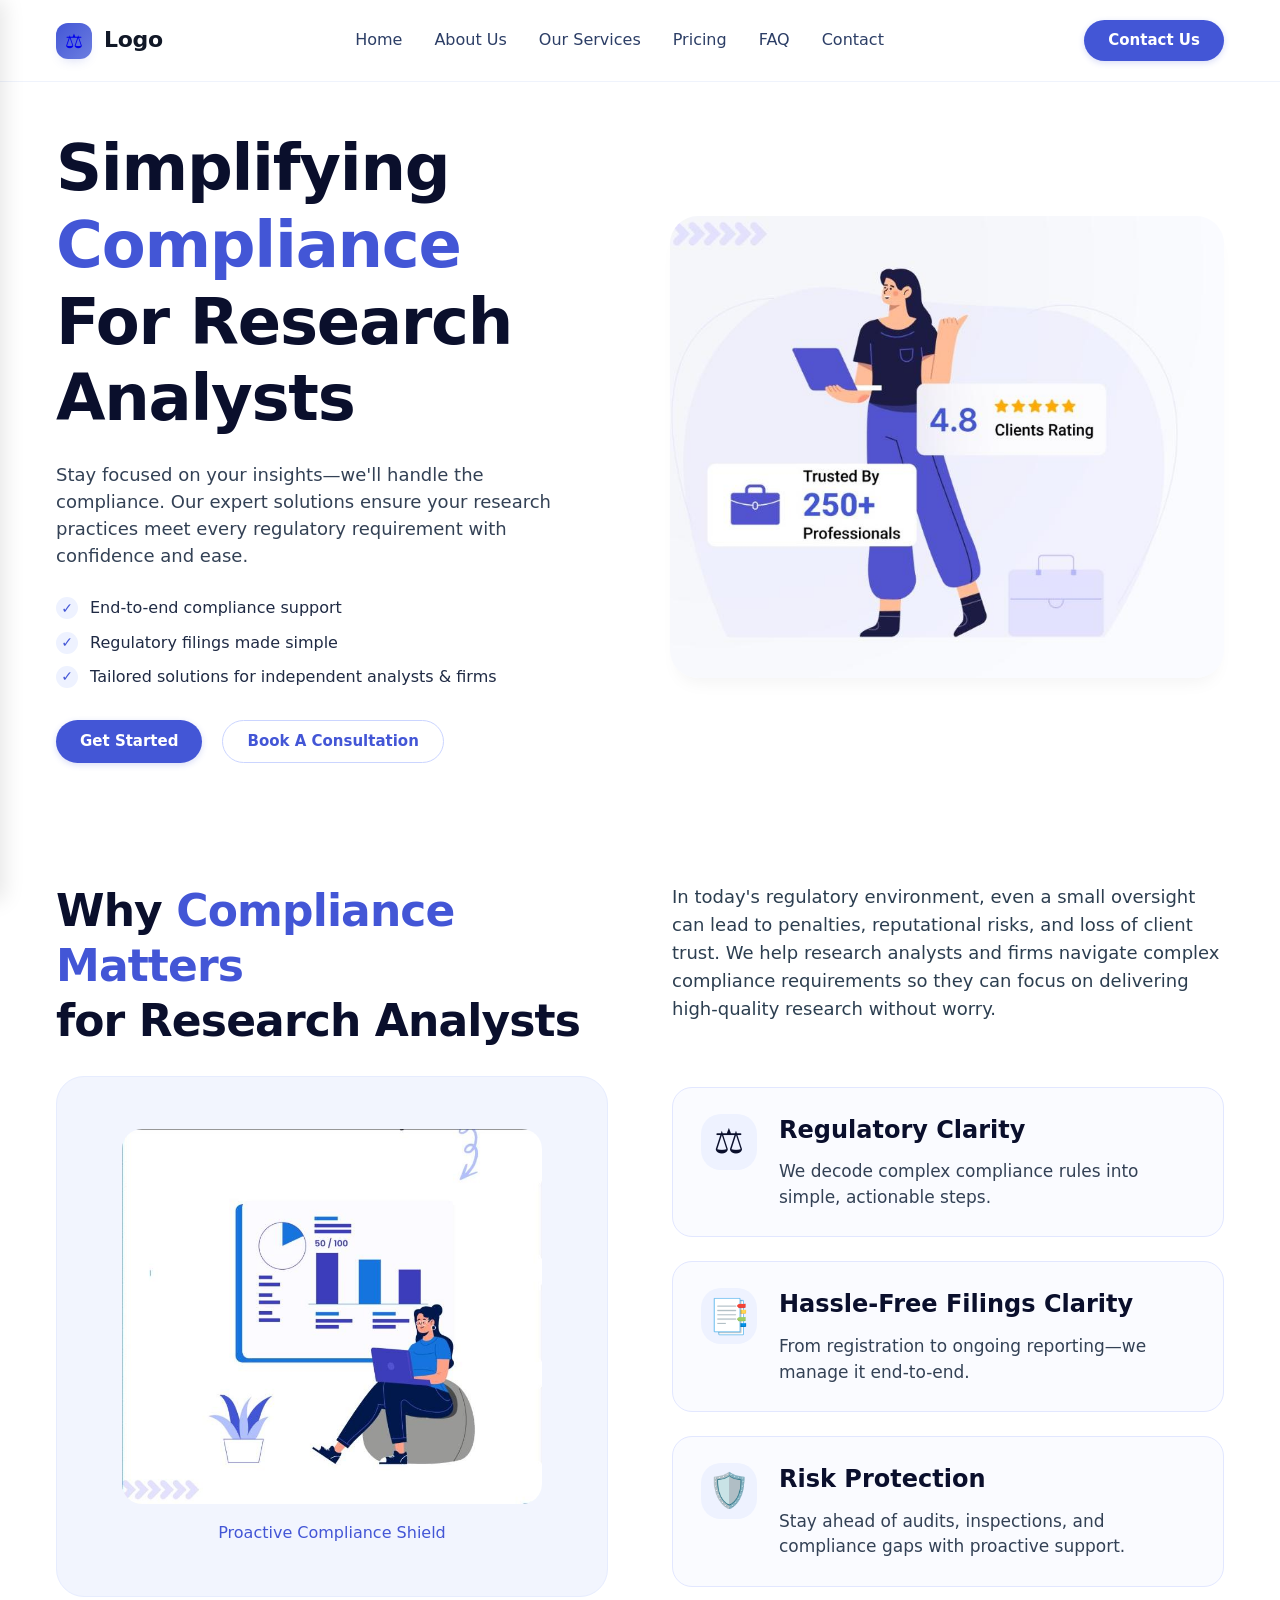
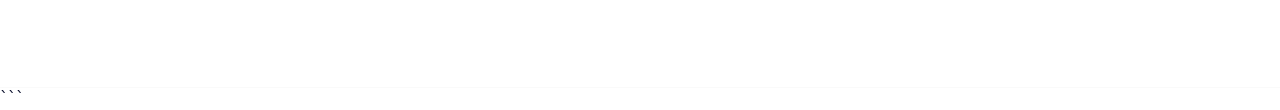
==== Task/Hero.html @ b50a8487 "commit" ====
<!DOCTYPE html>
<html lang="en">
<head>
    <meta charset="UTF-8">
    <meta name="viewport" content="width=device-width, initial-scale=1.0, user-scalable=yes">
    <title>ComplianceFlow | Research Analysts Compliance</title>
    <style>
        * {
            margin: 0;
            padding: 0;
            box-sizing: border-box;
        }

        body {
            font-family: 'Roboto', system-ui, -apple-system, 'Segoe UI', Roboto, Helvetica, sans-serif;
            background: #ffffff;
            color: #0a0f2c;
            overflow-x: hidden;
            line-height: 1.4;
        }

        /* modern font import */
        @import url('https://fonts.googleapis.com/css2?family=Inter:opsz,wght@14..32,300;14..32,400;14..32,500;14..32,600;14..32,700;14..32,800&display=swap');

        .page-wrapper {
            max-width: 1440px;
            margin: 0 auto;
            background: #ffffff;
            box-shadow: 0 0 0 1px rgba(0,0,0,0.02);
        }

        /* -------------------- HEADER / NAVIGATION (desktop refined) ------------------ */
        .site-header {
            display: flex;
            align-items: center;
            justify-content: space-between;
            padding: 20px 56px;
            background: #ffffff;
            border-bottom: 1px solid #eff3fc;
            flex-wrap: wrap;
        }

        .brand {
            display: flex;
            align-items: center;
            gap: 12px;
            text-decoration: none;
        }

        .brand-icon {
            width: 36px;
            height: 36px;
            background: linear-gradient(135deg, #4356d6 0%, #6c7ee0 100%);
            border-radius: 12px;
            display: inline-block;
            position: relative;
            box-shadow: 0 6px 12px -6px rgba(67,86,214,0.25);
        }

        .brand-icon::after {
            content: "⚖️";
            font-size: 20px;
            position: absolute;
            top: 50%;
            left: 50%;
            transform: translate(-50%, -50%);
        }

        .brand-title {
            font-size: 22px;
            font-weight: 700;
            letter-spacing: -0.3px;
            color: #111827;
        }

        .site-nav {
            display: flex;
            gap: 32px;
            align-items: center;
        }

        .site-nav a {
            text-decoration: none;
            font-size: 16px;
            font-weight: 500;
            color: #2c3e66;
            transition: color 0.2s;
        }

        .site-nav a:hover {
            color: #4356d6;
        }

        .btn {
            display: inline-flex;
            align-items: center;
            justify-content: center;
            padding: 10px 24px;
            border-radius: 60px;
            font-weight: 600;
            font-size: 15px;
            transition: all 0.2s ease;
            text-decoration: none;
            cursor: pointer;
            border: none;
        }

        .btn-primary {
            background: #4356d6;
            color: white;
            box-shadow: 0 2px 6px rgba(67,86,214,0.2);
        }

        .btn-primary:hover {
            background: #2c3ba0;
            transform: translateY(-2px);
        }

        .btn-secondary {
            background: transparent;
            border: 1.5px solid #cbd5ff;
            color: #4356d6;
        }

        .btn-secondary:hover {
            background: #f0f4ff;
            border-color: #4356d6;
        }

        .header-cta {
            margin-left: 8px;
        }

        /* ========== HAMBURGER MENU STYLES (Mobile Only) ========== */
        .hamburger-btn {
            display: none;
            flex-direction: column;
            gap: 5px;
            background: transparent;
            border: none;
            cursor: pointer;
            padding: 8px;
            z-index: 1001;
        }

        .hamburger-btn span {
            width: 26px;
            height: 2.5px;
            background-color: #1f2a44;
            border-radius: 4px;
            transition: all 0.2s ease;
        }

        /* Mobile Navigation Overlay */
        .mobile-nav-overlay {
            position: fixed;
            top: 0;
            left: 0;
            width: 100%;
            height: 100%;
            background: rgba(0, 0, 0, 0.7);
            z-index: 2000;
            visibility: hidden;
            opacity: 0;
            transition: visibility 0.3s, opacity 0.3s;
        }

        .mobile-nav-overlay.active {
            visibility: visible;
            opacity: 1;
        }

        /* Mobile Menu Panel */
        .mobile-menu-panel {
            position: fixed;
            top: 0;
            left: 0;
            width: 280px;
            max-width: 85%;
            height: 100%;
            background: #fafbff;
            box-shadow: 4px 0 20px rgba(0, 0, 0, 0.1);
            z-index: 2001;
            transform: translateX(-100%);
            transition: transform 0.3s ease;
            display: flex;
            flex-direction: column;
            overflow-y: auto;
        }

        .mobile-menu-panel.active {
            transform: translateX(0);
        }

        .mobile-menu-header {
            display: flex;
            align-items: center;
            justify-content: space-between;
            padding: 18px 20px;
            border-bottom: 1px solid #eef2ff;
            background: #fafbff;
        }

        .mobile-logo {
            display: flex;
            align-items: center;
            gap: 10px;
        }

        .mobile-logo-icon {
            width: 34px;
            height: 34px;
            background: linear-gradient(135deg, #4356d6, #6c7ee0);
            border-radius: 10px;
            display: flex;
            align-items: center;
            justify-content: center;
            font-size: 18px;
        }

        .mobile-logo-text {
            font-size: 20px;
            font-weight: 700;
            color: #111827;
        }

        .close-menu {
            font-size: 32px;
            cursor: pointer;
            color: #2c3e66;
            line-height: 1;
            transition: color 0.2s;
        }

        .close-menu:hover {
            color: #4356d6;
        }

        .mobile-nav-links {
            display: flex;
            flex-direction: column;
            padding: 30px 20px;
            gap: 8px;
        }

        .mobile-nav-links a {
            text-decoration: none;
            font-size: 18px;
            font-weight: 500;
            color: #282828;
            padding: 12px 16px;
            border-radius: 12px;
            transition: background 0.2s, color 0.2s;
            display: flex;
            align-items: center;
            gap: 16px;
        }

        .mobile-nav-links a:hover {
            background: #eef2ff;
            color: #4356d6;
        }

        .mobile-nav-links a .nav-icon {
            font-size: 22px;
        }

        .mobile-cta {
            margin: 20px 20px 30px;
            background: #4356d6;
            border-radius: 12px;
            padding: 14px;
            text-align: center;
            cursor: pointer;
            transition: background 0.2s;
        }

        .mobile-cta a {
            color: white;
            text-decoration: none;
            font-size: 18px;
            font-weight: 600;
            display: block;
        }

        .mobile-cta:hover {
            background: #2c3ba0;
        }

        /* -------------------- HERO SECTION ------------------ */
        .hero {
            padding: 48px 56px 20px 56px;
        }

        .hero-container {
            display: flex;
            gap: 60px;
            align-items: center;
            margin-bottom: 100px;
        }

        .hero-copy {
            flex: 1;
        }

        .hero-copy h1 {
            font-size: 64px;
            font-weight:BOLD;
            line-height: 1.2;
            letter-spacing: -0.02em;
            margin-bottom: 24px;
            color: #0a0f2c;
        }

        .highlight {
            color: #4356d6;
        }

        .hero-text {
            font-size: 18px;
            line-height: 1.5;
            color: #334155;
            margin-bottom: 28px;
            max-width: 90%;
        }

        .hero-features {
            list-style: none;
            margin-bottom: 32px;
        }

        .hero-features li {
            font-size: 16px;
            margin-bottom: 12px;
            display: flex;
            align-items: center;
            gap: 12px;
            color: #1f2a44;
        }

        .hero-features li::before {
            content: "✓";
            display: inline-flex;
            align-items: center;
            justify-content: center;
            width: 22px;
            height: 22px;
            background: #eef2ff;
            color: #4356d6;
            border-radius: 30px;
            font-weight: 700;
            font-size: 14px;
        }

        .hero-actions {
            display: flex;
            gap: 20px;
            flex-wrap: wrap;
        }

        .hero-visual {
            flex: 1;
            position: relative;
        }

        .hero-visual img {
            width: 100%;
            border-radius: 28px;
            display: block;
            background: #eef2ff;
            object-fit: cover;
            aspect-ratio: 1.2 / 1;
            box-shadow: 0 12px 18px -8px rgba(0,0,0,0.05);
        }

        /* -------------------- WHY COMPLIANCE SECTION ------------------ */
        .why-section {
            margin-top: 60px;
            padding: 20px 0 70px 0;
        }

        .why-grid {
            display: flex;
            gap: 64px;
            align-items: stretch;
        }

        .why-copy {
            flex: 1;
        }

        .why-copy h2 {
            font-size: 44px;
            font-weight: 700;
            line-height: 1.25;
            letter-spacing: -0.02em;
            margin-bottom: 28px;
            color: #0a0f2c;
        }

        .why-intro {
            font-size: 18px;
            line-height: 1.55;
            color: #2c3e50;
            margin-bottom: 40px;
        }

        .why-image {
            background: #f2f5fe;
            border-radius: 28px;
            padding: 20px;
            display: flex;
            align-items: center;
            justify-content: center;
            border: 1px solid #e6ecfe;
        }

        .why-image img {
            width: 100%;
            max-width: 420px;
            border-radius: 20px;
        }

        .why-details {
            flex: 1;
            display: flex;
            flex-direction: column;
            gap: 28px;
        }

        .why-cards {
            display: flex;
            flex-direction: column;
            gap: 24px;
        }

        .why-card {
            background: #fafbff;
            border-radius: 20px;
            border: 1px solid #e2e7ff;
            padding: 26px 28px;
            display: flex;
            gap: 22px;
            align-items: flex-start;
            transition: all 0.25s;
        }

        .why-card:hover {
            background: #ffffff;
            border-color: #cdd6ff;
            transform: translateX(4px);
            box-shadow: 0 18px 28px -16px rgba(67,86,214,0.12);
        }

        .card-icon {
            font-size: 34px;
            background: #eef2ff;
            width: 56px;
            height: 56px;
            display: flex;
            align-items: center;
            justify-content: center;
            border-radius: 20px;
            flex-shrink: 0;
        }

        .why-card h3 {
            font-size: 24px;
            font-weight: 700;
            margin-bottom: 12px;
            color: #0a0f2c;
        }

        .why-card p {
            font-size: 17px;
            line-height: 1.5;
            color: #334155;
        }

        /* ==================== FULL RESPONSIVE BREAKPOINTS ==================== */
        
        /* Tablet Landscape & Medium Desktop */
        @media (max-width: 1200px) {
            .site-header, .hero {
                padding-left: 40px;
                padding-right: 40px;
            }
            .hero-copy h1 {
                font-size: 46px;
            }
            .why-copy h2 {
                font-size: 38px;
            }
            .why-grid {
                gap: 48px;
            }
        }

        /* Tablet Portrait */
        @media (max-width: 1024px) {
            .hero-container {
                flex-direction: column;
                gap: 48px;
            }
            .why-grid {
                flex-direction: column;
            }
            .why-copy h2 {
                font-size: 40px;
            }
            .hero-copy h1 {
                font-size: 44px;
            }
            .hero-text {
                max-width: 100%;
            }
            .hero-visual img {
                max-width: 500px;
                margin: 0 auto;
            }
            .hero-visual {
                display: flex;
                justify-content: center;
            }
        }

        /* Mobile & Tablet Nav Breakpoint - show hamburger */
        @media (max-width: 850px) {
            .site-nav {
                display: none;
            }
            .header-cta {
                display: none;
            }
            .hamburger-btn {
                display: flex;
            }
            .site-header {
                padding: 16px 24px;
            }
            .hero {
                padding: 32px 24px 20px 24px;
            }
            .hero-container {
                margin-bottom: 60px;
                gap: 40px;
            }
            .hero-copy h1 {
                font-size: 38px;
            }
            .hero-text {
                font-size: 16px;
            }
            .hero-features li {
                font-size: 15px;
            }
            .why-copy h2 {
                font-size: 32px;
            }
            .why-intro {
                font-size: 16px;
                margin-bottom: 30px;
            }
            .why-card {
                padding: 20px;
                gap: 16px;
            }
            .why-card h3 {
                font-size: 20px;
            }
            .why-card p {
                font-size: 15px;
            }
            .card-icon {
                width: 48px;
                height: 48px;
                font-size: 26px;
            }
        }

        /* Small Mobile */
        @media (max-width: 550px) {
            .site-header {
                padding: 12px 20px;
            }
            .brand-title {
                font-size: 18px;
            }
            .brand-icon {
                width: 32px;
                height: 32px;
            }
            .brand-icon::after {
                font-size: 16px;
            }
            .hero {
                padding: 24px 20px 16px 20px;
            }
            .hero-copy h1 {
                font-size: 30px;
                margin-bottom: 16px;
            }
            .hero-text {
                font-size: 15px;
                margin-bottom: 20px;
            }
            .hero-features li {
                font-size: 14px;
                margin-bottom: 10px;
            }
            .hero-actions {
                flex-direction: column;
                gap: 12px;
            }
            .btn {
                width: 100%;
                justify-content: center;
                padding: 12px 20px;
            }
            .hero-container {
                margin-bottom: 40px;
                gap: 32px;
            }
            .why-section {
                margin-top: 20px;
                padding: 0 0 50px 0;
            }
            .why-copy h2 {
                font-size: 28px;
                margin-bottom: 20px;
            }
            .why-intro {
                font-size: 15px;
                margin-bottom: 24px;
            }
            .why-card {
                padding: 16px;
                gap: 12px;
                flex-direction: column;
            }
            .card-icon {
                width: 44px;
                height: 44px;
                font-size: 24px;
            }
            .why-card h3 {
                font-size: 18px;
                margin-bottom: 6px;
            }
            .why-card p {
                font-size: 14px;
            }
            .why-cards {
                gap: 16px;
            }
            .why-image {
                padding: 16px;
            }
            .why-image div {
                padding: 16px 0 !important;
            }
            .mobile-menu-panel {
                width: 260px;
            }
            .mobile-nav-links a {
                font-size: 16px;
                padding: 10px 14px;
            }
            .mobile-logo-text {
                font-size: 18px;
            }
        }

        /* Extra small devices */
        @media (max-width: 380px) {
            .hero-copy h1 {
                font-size: 26px;
            }
            .why-copy h2 {
                font-size: 24px;
            }
            .site-header {
                padding: 10px 16px;
            }
            .hero {
                padding: 20px 16px;
            }
        }

        /* Image fallback styling */
        .hero-visual img {
            background: linear-gradient(125deg, #e6edff, #d9e2fc);
            min-height: 200px;
            object-fit: cover;
        }
        
        .why-image img {
            background: #eef2ff;
            min-height: 150px;
            object-fit: contain;
        }

        /* Utility */
        .why-card .card-icon {
            flex-shrink: 0;
        }
    </style>
</head>
<body>
<div class="page-wrapper">
    <header class="site-header">
        <a class="brand" href="#">
            <div class="brand-icon"></div>
            <span class="brand-title">Logo</span>
        </a>
        <nav class="site-nav" aria-label="Primary navigation">
            <a href="#">Home</a>
            <a href="#">About Us</a>
            <a href="#">Our Services</a>
            <a href="#">Pricing</a>
            <a href="#">FAQ</a>
            <a href="#">Contact</a>
        </nav>
        <a href="#" class="btn btn-primary header-cta">Contact Us</a>
        
        <!-- HAMBURGER BUTTON (mobile only) -->
        <button class="hamburger-btn" id="hamburgerBtn" aria-label="Menu">
            <span></span>
            <span></span>
            <span></span>
        </button>
    </header>

    <!-- MOBILE NAVIGATION OVERLAY & PANEL -->
    <div class="mobile-nav-overlay" id="mobileNavOverlay"></div>
    <div class="mobile-menu-panel" id="mobileMenuPanel">
        <div class="mobile-menu-header">
            <div class="mobile-logo">
                <div class="mobile-logo-icon">⚖️</div>
                <span class="mobile-logo-text">Logo</span>
            </div>
            <div class="close-menu" id="closeMenuBtn">×</div>
        </div>
        <div class="mobile-nav-links">
            <a href="#"><span class="nav-icon">🏠</span> Home</a>
            <a href="#"><span class="nav-icon">👥</span> About Us</a>
            <a href="#"><span class="nav-icon">📊</span> Our Services</a>
            <a href="#"><span class="nav-icon">💰</span> Pricing</a>
            <a href="#"><span class="nav-icon">❓</span> FAQ</a>
            <a href="#"><span class="nav-icon">📞</span> Contact</a>
        </div>
        <div class="mobile-cta">
            <a href="#">Contact Us</a>
        </div>
    </div>

    <main class="hero">
        <!-- Hero section -->
        <div class="hero-container">
            <div class="hero-copy">
                <h1>
                    Simplifying <span class="highlight">Compliance</span><br> For Research Analysts
                </h1>
                <p class="hero-text">
                    Stay focused on your insights—we'll handle the compliance. Our expert
                    solutions ensure your research practices meet every regulatory requirement
                    with confidence and ease.
                </p>
                <ul class="hero-features">
                    <li>End-to-end compliance support</li>
                    <li>Regulatory filings made simple</li>
                    <li>Tailored solutions for independent analysts &amp; firms</li>
                </ul>
                <div class="hero-actions">
                    <a href="#" class="btn btn-primary">Get Started</a>
                    <a href="#" class="btn btn-secondary">Book A Consultation</a>
                </div>
            </div>
            <div class="hero-visual">
                <img src="3.jpeg" alt="Compliance illustration">
            </div>
        </div>

        <!-- WHY COMPLIANCE MATTERS section -->
        <section class="why-section">
            <div class="why-grid">
                <div class="why-copy">
                    <h2>
                        Why <span class="highlight">Compliance Matters</span><br>for Research Analysts
                    </h2>
                    
                    <div class="why-image">
                        <div style="width:100%; text-align:center; padding: 32px 0;">
                           <img src="2.jpeg" alt="Compliance shield">
                            <p style="color:#4356d6; margin-top: 12px; font-weight:500;">Proactive Compliance Shield</p>
                        </div>
                    </div>
                </div>
                <div class="why-details">
                    <div class="why-cards">
                      <p class="why-intro">
                        In today's regulatory environment, even a small oversight can lead to penalties, reputational risks, 
                        and loss of client trust. We help research analysts and firms navigate complex compliance requirements 
                        so they can focus on delivering high-quality research without worry.
                    </p>
                        <!-- Card 1: Regulatory Clarity -->
                        <div class="why-card">
                            <div class="card-icon">⚖️</div>
                            <div>
                                <h3>Regulatory Clarity</h3>
                                <p>We decode complex compliance rules into simple, actionable steps.</p>
                            </div>
                        </div>
                        <!-- Card 2: Hassle-Free Filings Clarity -->
                        <div class="why-card">
                            <div class="card-icon">📑</div>
                            <div>
                                <h3>Hassle-Free Filings Clarity</h3>
                                <p>From registration to ongoing reporting—we manage it end-to-end.</p>
                            </div>
                        </div>
                        <!-- Card 3: Risk Protection -->
                        <div class="why-card">
                            <div class="card-icon">🛡️</div>
                            <div>
                                <h3>Risk Protection</h3>
                                <p>Stay ahead of audits, inspections, and compliance gaps with proactive support.</p>
                            </div>
                        </div>
                    </div>
                </div>
            </div>
        </section>
    </main>
</div>

<script>
    // Hamburger menu functionality - fully responsive with touch support
    (function() {
        const hamburgerBtn = document.getElementById('hamburgerBtn');
        const overlay = document.getElementById('mobileNavOverlay');
        const panel = document.getElementById('mobileMenuPanel');
        const closeBtn = document.getElementById('closeMenuBtn');
        
        function openMenu() {
            if (overlay && panel) {
                overlay.classList.add('active');
                panel.classList.add('active');
                document.body.style.overflow = 'hidden';
            }
        }
        
        function closeMenu() {
            if (overlay && panel) {
                overlay.classList.remove('active');
                panel.classList.remove('active');
                document.body.style.overflow = '';
            }
        }
        
        if (hamburgerBtn) {
            hamburgerBtn.addEventListener('click', openMenu);
            // Touch device support
            hamburgerBtn.addEventListener('touchstart', function(e) {
                e.preventDefault();
                openMenu();
            });
        }
        
        if (closeBtn) {
            closeBtn.addEventListener('click', closeMenu);
            closeBtn.addEventListener('touchstart', function(e) {
                e.preventDefault();
                closeMenu();
            });
        }
        
        if (overlay) {
            overlay.addEventListener('click', closeMenu);
        }
        
        // Close menu when clicking on any mobile nav link
        const mobileLinks = document.querySelectorAll('.mobile-nav-links a');
        mobileLinks.forEach(link => {
            link.addEventListener('click', closeMenu);
        });
        
        // Close menu when clicking mobile CTA
        const mobileCta = document.querySelector('.mobile-cta');
        if (mobileCta) {
            mobileCta.addEventListener('click', closeMenu);
        }
        
        // Prevent clicks inside panel from closing the menu
        if (panel) {
            panel.addEventListener('click', function(e) {
                e.stopPropagation();
            });
        }
        
        // Handle window resize - close menu if switching from mobile to desktop
        let resizeTimer;
        window.addEventListener('resize', function() {
            clearTimeout(resizeTimer);
            resizeTimer = setTimeout(function() {
                if (window.innerWidth > 850) {
                    closeMenu();
                }
            }, 250);
        });
    })();
</script>
</body>
</html>
```
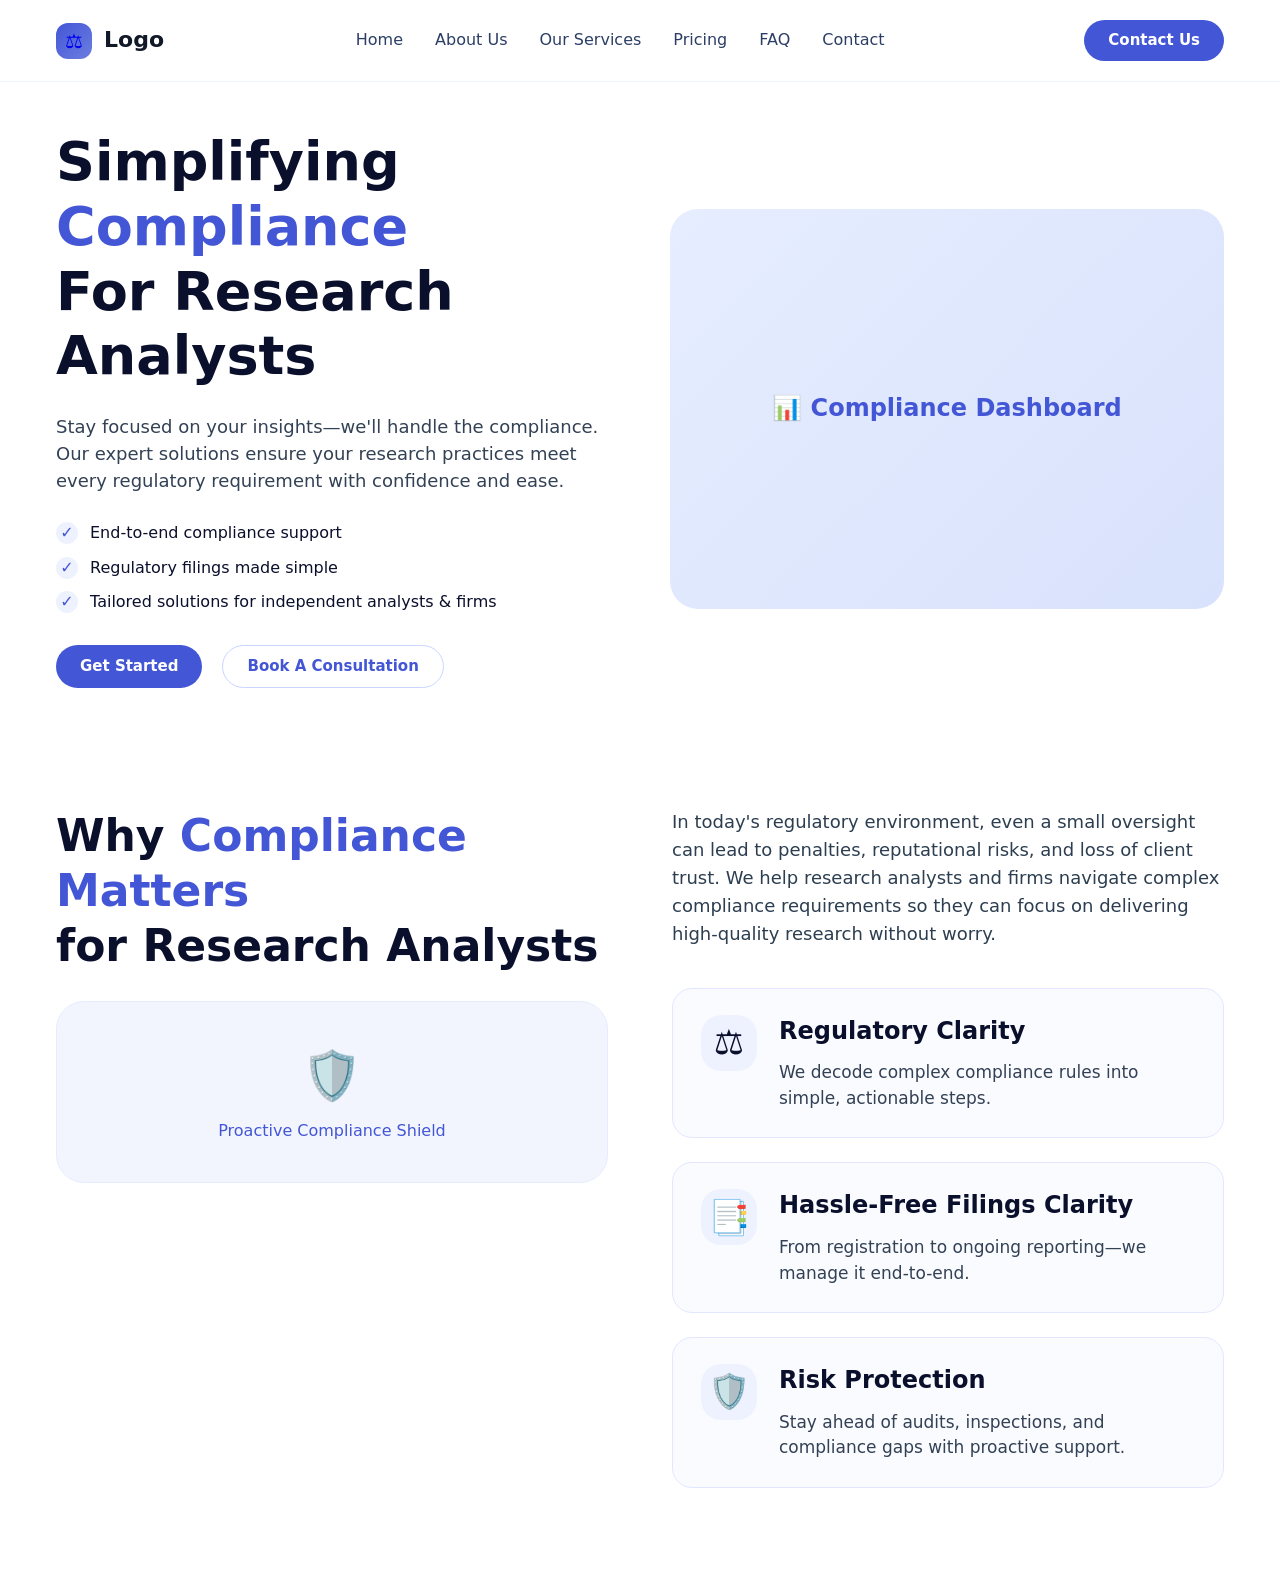
==== commit 5fbcd578: "hhhh" ====
--- a/Task/Hero.html
+++ b/Task/Hero.html
@@ -1,4 +1,3 @@
-
 <!DOCTYPE html>
 <html lang="en">
 <head>
@@ -13,24 +12,22 @@
         }
 
         body {
-            font-family: 'Roboto', system-ui, -apple-system, 'Segoe UI', Roboto, Helvetica, sans-serif;
+            font-family: 'Inter', system-ui, -apple-system, 'Segoe UI', Roboto, Helvetica, sans-serif;
             background: #ffffff;
             color: #0a0f2c;
             overflow-x: hidden;
             line-height: 1.4;
         }
 
-        /* modern font import */
         @import url('https://fonts.googleapis.com/css2?family=Inter:opsz,wght@14..32,300;14..32,400;14..32,500;14..32,600;14..32,700;14..32,800&display=swap');
 
         .page-wrapper {
             max-width: 1440px;
             margin: 0 auto;
             background: #ffffff;
-            box-shadow: 0 0 0 1px rgba(0,0,0,0.02);
-        }
-
-        /* -------------------- HEADER / NAVIGATION (desktop refined) ------------------ */
+        }
+
+        /* Header Styles */
         .site-header {
             display: flex;
             align-items: center;
@@ -38,7 +35,6 @@
             padding: 20px 56px;
             background: #ffffff;
             border-bottom: 1px solid #eff3fc;
-            flex-wrap: wrap;
         }
 
         .brand {
@@ -53,24 +49,15 @@
             height: 36px;
             background: linear-gradient(135deg, #4356d6 0%, #6c7ee0 100%);
             border-radius: 12px;
-            display: inline-block;
-            position: relative;
-            box-shadow: 0 6px 12px -6px rgba(67,86,214,0.25);
-        }
-
-        .brand-icon::after {
-            content: "⚖️";
+            display: flex;
+            align-items: center;
+            justify-content: center;
             font-size: 20px;
-            position: absolute;
-            top: 50%;
-            left: 50%;
-            transform: translate(-50%, -50%);
         }
 
         .brand-title {
             font-size: 22px;
             font-weight: 700;
-            letter-spacing: -0.3px;
             color: #111827;
         }
 
@@ -109,12 +96,10 @@
         .btn-primary {
             background: #4356d6;
             color: white;
-            box-shadow: 0 2px 6px rgba(67,86,214,0.2);
         }
 
         .btn-primary:hover {
             background: #2c3ba0;
-            transform: translateY(-2px);
         }
 
         .btn-secondary {
@@ -123,16 +108,11 @@
             color: #4356d6;
         }
 
-        .btn-secondary:hover {
-            background: #f0f4ff;
-            border-color: #4356d6;
-        }
-
         .header-cta {
             margin-left: 8px;
         }
 
-        /* ========== HAMBURGER MENU STYLES (Mobile Only) ========== */
+        /* Hamburger Menu */
         .hamburger-btn {
             display: none;
             flex-direction: column;
@@ -141,7 +121,6 @@
             border: none;
             cursor: pointer;
             padding: 8px;
-            z-index: 1001;
         }
 
         .hamburger-btn span {
@@ -149,10 +128,8 @@
             height: 2.5px;
             background-color: #1f2a44;
             border-radius: 4px;
-            transition: all 0.2s ease;
-        }
-
-        /* Mobile Navigation Overlay */
+        }
+
         .mobile-nav-overlay {
             position: fixed;
             top: 0;
@@ -171,21 +148,16 @@
             opacity: 1;
         }
 
-        /* Mobile Menu Panel */
         .mobile-menu-panel {
             position: fixed;
             top: 0;
             left: 0;
             width: 280px;
-            max-width: 85%;
             height: 100%;
             background: #fafbff;
-            box-shadow: 4px 0 20px rgba(0, 0, 0, 0.1);
             z-index: 2001;
             transform: translateX(-100%);
             transition: transform 0.3s ease;
-            display: flex;
-            flex-direction: column;
             overflow-y: auto;
         }
 
@@ -199,7 +171,6 @@
             justify-content: space-between;
             padding: 18px 20px;
             border-bottom: 1px solid #eef2ff;
-            background: #fafbff;
         }
 
         .mobile-logo {
@@ -219,22 +190,10 @@
             font-size: 18px;
         }
 
-        .mobile-logo-text {
-            font-size: 20px;
-            font-weight: 700;
-            color: #111827;
-        }
-
         .close-menu {
             font-size: 32px;
             cursor: pointer;
             color: #2c3e66;
-            line-height: 1;
-            transition: color 0.2s;
-        }
-
-        .close-menu:hover {
-            color: #4356d6;
         }
 
         .mobile-nav-links {
@@ -251,7 +210,6 @@
             color: #282828;
             padding: 12px 16px;
             border-radius: 12px;
-            transition: background 0.2s, color 0.2s;
             display: flex;
             align-items: center;
             gap: 16px;
@@ -260,10 +218,6 @@
         .mobile-nav-links a:hover {
             background: #eef2ff;
             color: #4356d6;
-        }
-
-        .mobile-nav-links a .nav-icon {
-            font-size: 22px;
         }
 
         .mobile-cta {
@@ -272,8 +226,6 @@
             border-radius: 12px;
             padding: 14px;
             text-align: center;
-            cursor: pointer;
-            transition: background 0.2s;
         }
 
         .mobile-cta a {
@@ -284,11 +236,7 @@
             display: block;
         }
 
-        .mobile-cta:hover {
-            background: #2c3ba0;
-        }
-
-        /* -------------------- HERO SECTION ------------------ */
+        /* Hero Section */
         .hero {
             padding: 48px 56px 20px 56px;
         }
@@ -305,12 +253,10 @@
         }
 
         .hero-copy h1 {
-            font-size: 64px;
-            font-weight:BOLD;
+            font-size: 54px;
+            font-weight: 800;
             line-height: 1.2;
-            letter-spacing: -0.02em;
             margin-bottom: 24px;
-            color: #0a0f2c;
         }
 
         .highlight {
@@ -322,7 +268,6 @@
             line-height: 1.5;
             color: #334155;
             margin-bottom: 28px;
-            max-width: 90%;
         }
 
         .hero-features {
@@ -336,7 +281,6 @@
             display: flex;
             align-items: center;
             gap: 12px;
-            color: #1f2a44;
         }
 
         .hero-features li::before {
@@ -350,7 +294,6 @@
             color: #4356d6;
             border-radius: 30px;
             font-weight: 700;
-            font-size: 14px;
         }
 
         .hero-actions {
@@ -361,20 +304,23 @@
 
         .hero-visual {
             flex: 1;
-            position: relative;
-        }
-
-        .hero-visual img {
-            width: 100%;
+        }
+
+        .visual-placeholder {
+            background: linear-gradient(135deg, #e6edff, #d9e2fc);
             border-radius: 28px;
-            display: block;
-            background: #eef2ff;
-            object-fit: cover;
-            aspect-ratio: 1.2 / 1;
-            box-shadow: 0 12px 18px -8px rgba(0,0,0,0.05);
-        }
-
-        /* -------------------- WHY COMPLIANCE SECTION ------------------ */
+            padding: 60px 40px;
+            text-align: center;
+            min-height: 400px;
+            display: flex;
+            align-items: center;
+            justify-content: center;
+            font-size: 24px;
+            color: #4356d6;
+            font-weight: 600;
+        }
+
+        /* Why Section */
         .why-section {
             margin-top: 60px;
             padding: 20px 0 70px 0;
@@ -394,9 +340,7 @@
             font-size: 44px;
             font-weight: 700;
             line-height: 1.25;
-            letter-spacing: -0.02em;
             margin-bottom: 28px;
-            color: #0a0f2c;
         }
 
         .why-intro {
@@ -409,24 +353,13 @@
         .why-image {
             background: #f2f5fe;
             border-radius: 28px;
-            padding: 20px;
-            display: flex;
-            align-items: center;
-            justify-content: center;
+            padding: 40px;
+            text-align: center;
             border: 1px solid #e6ecfe;
-        }
-
-        .why-image img {
-            width: 100%;
-            max-width: 420px;
-            border-radius: 20px;
         }
 
         .why-details {
             flex: 1;
-            display: flex;
-            flex-direction: column;
-            gap: 28px;
         }
 
         .why-cards {
@@ -443,14 +376,6 @@
             display: flex;
             gap: 22px;
             align-items: flex-start;
-            transition: all 0.25s;
-        }
-
-        .why-card:hover {
-            background: #ffffff;
-            border-color: #cdd6ff;
-            transform: translateX(4px);
-            box-shadow: 0 18px 28px -16px rgba(67,86,214,0.12);
         }
 
         .card-icon {
@@ -469,7 +394,6 @@
             font-size: 24px;
             font-weight: 700;
             margin-bottom: 12px;
-            color: #0a0f2c;
         }
 
         .why-card p {
@@ -478,232 +402,47 @@
             color: #334155;
         }
 
-        /* ==================== FULL RESPONSIVE BREAKPOINTS ==================== */
-        
-        /* Tablet Landscape & Medium Desktop */
-        @media (max-width: 1200px) {
-            .site-header, .hero {
-                padding-left: 40px;
-                padding-right: 40px;
-            }
-            .hero-copy h1 {
-                font-size: 46px;
-            }
-            .why-copy h2 {
-                font-size: 38px;
-            }
-            .why-grid {
-                gap: 48px;
-            }
-        }
-
-        /* Tablet Portrait */
+        /* Responsive */
         @media (max-width: 1024px) {
             .hero-container {
                 flex-direction: column;
-                gap: 48px;
             }
             .why-grid {
                 flex-direction: column;
             }
-            .why-copy h2 {
-                font-size: 40px;
-            }
             .hero-copy h1 {
                 font-size: 44px;
             }
-            .hero-text {
-                max-width: 100%;
-            }
-            .hero-visual img {
-                max-width: 500px;
-                margin: 0 auto;
-            }
-            .hero-visual {
-                display: flex;
-                justify-content: center;
-            }
-        }
-
-        /* Mobile & Tablet Nav Breakpoint - show hamburger */
+        }
+
         @media (max-width: 850px) {
-            .site-nav {
-                display: none;
-            }
-            .header-cta {
+            .site-nav, .header-cta {
                 display: none;
             }
             .hamburger-btn {
                 display: flex;
             }
-            .site-header {
+            .site-header, .hero {
                 padding: 16px 24px;
             }
-            .hero {
-                padding: 32px 24px 20px 24px;
-            }
-            .hero-container {
-                margin-bottom: 60px;
-                gap: 40px;
-            }
             .hero-copy h1 {
-                font-size: 38px;
-            }
-            .hero-text {
-                font-size: 16px;
-            }
-            .hero-features li {
-                font-size: 15px;
+                font-size: 36px;
             }
             .why-copy h2 {
                 font-size: 32px;
             }
-            .why-intro {
-                font-size: 16px;
-                margin-bottom: 30px;
-            }
-            .why-card {
-                padding: 20px;
-                gap: 16px;
-            }
-            .why-card h3 {
-                font-size: 20px;
-            }
-            .why-card p {
-                font-size: 15px;
-            }
-            .card-icon {
-                width: 48px;
-                height: 48px;
-                font-size: 26px;
-            }
-        }
-
-        /* Small Mobile */
+        }
+
         @media (max-width: 550px) {
-            .site-header {
-                padding: 12px 20px;
-            }
-            .brand-title {
-                font-size: 18px;
-            }
-            .brand-icon {
-                width: 32px;
-                height: 32px;
-            }
-            .brand-icon::after {
-                font-size: 16px;
-            }
-            .hero {
-                padding: 24px 20px 16px 20px;
-            }
-            .hero-copy h1 {
-                font-size: 30px;
-                margin-bottom: 16px;
-            }
-            .hero-text {
-                font-size: 15px;
-                margin-bottom: 20px;
-            }
-            .hero-features li {
-                font-size: 14px;
-                margin-bottom: 10px;
-            }
             .hero-actions {
                 flex-direction: column;
-                gap: 12px;
             }
             .btn {
-                width: 100%;
                 justify-content: center;
-                padding: 12px 20px;
-            }
-            .hero-container {
-                margin-bottom: 40px;
-                gap: 32px;
-            }
-            .why-section {
-                margin-top: 20px;
-                padding: 0 0 50px 0;
-            }
-            .why-copy h2 {
-                font-size: 28px;
-                margin-bottom: 20px;
-            }
-            .why-intro {
-                font-size: 15px;
-                margin-bottom: 24px;
             }
             .why-card {
-                padding: 16px;
-                gap: 12px;
                 flex-direction: column;
             }
-            .card-icon {
-                width: 44px;
-                height: 44px;
-                font-size: 24px;
-            }
-            .why-card h3 {
-                font-size: 18px;
-                margin-bottom: 6px;
-            }
-            .why-card p {
-                font-size: 14px;
-            }
-            .why-cards {
-                gap: 16px;
-            }
-            .why-image {
-                padding: 16px;
-            }
-            .why-image div {
-                padding: 16px 0 !important;
-            }
-            .mobile-menu-panel {
-                width: 260px;
-            }
-            .mobile-nav-links a {
-                font-size: 16px;
-                padding: 10px 14px;
-            }
-            .mobile-logo-text {
-                font-size: 18px;
-            }
-        }
-
-        /* Extra small devices */
-        @media (max-width: 380px) {
-            .hero-copy h1 {
-                font-size: 26px;
-            }
-            .why-copy h2 {
-                font-size: 24px;
-            }
-            .site-header {
-                padding: 10px 16px;
-            }
-            .hero {
-                padding: 20px 16px;
-            }
-        }
-
-        /* Image fallback styling */
-        .hero-visual img {
-            background: linear-gradient(125deg, #e6edff, #d9e2fc);
-            min-height: 200px;
-            object-fit: cover;
-        }
-        
-        .why-image img {
-            background: #eef2ff;
-            min-height: 150px;
-            object-fit: contain;
-        }
-
-        /* Utility */
-        .why-card .card-icon {
-            flex-shrink: 0;
         }
     </style>
 </head>
@@ -711,10 +450,10 @@
 <div class="page-wrapper">
     <header class="site-header">
         <a class="brand" href="#">
-            <div class="brand-icon"></div>
+            <div class="brand-icon">⚖️</div>
             <span class="brand-title">Logo</span>
         </a>
-        <nav class="site-nav" aria-label="Primary navigation">
+        <nav class="site-nav">
             <a href="#">Home</a>
             <a href="#">About Us</a>
             <a href="#">Our Services</a>
@@ -723,16 +462,11 @@
             <a href="#">Contact</a>
         </nav>
         <a href="#" class="btn btn-primary header-cta">Contact Us</a>
-        
-        <!-- HAMBURGER BUTTON (mobile only) -->
-        <button class="hamburger-btn" id="hamburgerBtn" aria-label="Menu">
-            <span></span>
-            <span></span>
-            <span></span>
+        <button class="hamburger-btn" id="hamburgerBtn">
+            <span></span><span></span><span></span>
         </button>
     </header>
 
-    <!-- MOBILE NAVIGATION OVERLAY & PANEL -->
     <div class="mobile-nav-overlay" id="mobileNavOverlay"></div>
     <div class="mobile-menu-panel" id="mobileMenuPanel">
         <div class="mobile-menu-header">
@@ -743,12 +477,12 @@
             <div class="close-menu" id="closeMenuBtn">×</div>
         </div>
         <div class="mobile-nav-links">
-            <a href="#"><span class="nav-icon">🏠</span> Home</a>
-            <a href="#"><span class="nav-icon">👥</span> About Us</a>
-            <a href="#"><span class="nav-icon">📊</span> Our Services</a>
-            <a href="#"><span class="nav-icon">💰</span> Pricing</a>
-            <a href="#"><span class="nav-icon">❓</span> FAQ</a>
-            <a href="#"><span class="nav-icon">📞</span> Contact</a>
+            <a href="#">🏠 Home</a>
+            <a href="#">👥 About Us</a>
+            <a href="#">📊 Our Services</a>
+            <a href="#">💰 Pricing</a>
+            <a href="#">❓ FAQ</a>
+            <a href="#">📞 Contact</a>
         </div>
         <div class="mobile-cta">
             <a href="#">Contact Us</a>
@@ -756,21 +490,14 @@
     </div>
 
     <main class="hero">
-        <!-- Hero section -->
         <div class="hero-container">
             <div class="hero-copy">
-                <h1>
-                    Simplifying <span class="highlight">Compliance</span><br> For Research Analysts
-                </h1>
-                <p class="hero-text">
-                    Stay focused on your insights—we'll handle the compliance. Our expert
-                    solutions ensure your research practices meet every regulatory requirement
-                    with confidence and ease.
-                </p>
+                <h1>Simplifying <span class="highlight">Compliance</span><br>For Research Analysts</h1>
+                <p class="hero-text">Stay focused on your insights—we'll handle the compliance. Our expert solutions ensure your research practices meet every regulatory requirement with confidence and ease.</p>
                 <ul class="hero-features">
                     <li>End-to-end compliance support</li>
                     <li>Regulatory filings made simple</li>
-                    <li>Tailored solutions for independent analysts &amp; firms</li>
+                    <li>Tailored solutions for independent analysts & firms</li>
                 </ul>
                 <div class="hero-actions">
                     <a href="#" class="btn btn-primary">Get Started</a>
@@ -778,55 +505,35 @@
                 </div>
             </div>
             <div class="hero-visual">
-                <img src="3.jpeg" alt="Compliance illustration">
+                <div class="visual-placeholder">
+                    📊 Compliance Dashboard
+                </div>
             </div>
         </div>
 
-        <!-- WHY COMPLIANCE MATTERS section -->
         <section class="why-section">
             <div class="why-grid">
                 <div class="why-copy">
-                    <h2>
-                        Why <span class="highlight">Compliance Matters</span><br>for Research Analysts
-                    </h2>
-                    
+                    <h2>Why <span class="highlight">Compliance Matters</span><br>for Research Analysts</h2>
                     <div class="why-image">
-                        <div style="width:100%; text-align:center; padding: 32px 0;">
-                           <img src="2.jpeg" alt="Compliance shield">
-                            <p style="color:#4356d6; margin-top: 12px; font-weight:500;">Proactive Compliance Shield</p>
-                        </div>
+                        <div style="font-size: 48px; margin-bottom: 10px;">🛡️</div>
+                        <p style="color:#4356d6; font-weight:500;">Proactive Compliance Shield</p>
                     </div>
                 </div>
                 <div class="why-details">
+                    <p class="why-intro">In today's regulatory environment, even a small oversight can lead to penalties, reputational risks, and loss of client trust. We help research analysts and firms navigate complex compliance requirements so they can focus on delivering high-quality research without worry.</p>
                     <div class="why-cards">
-                      <p class="why-intro">
-                        In today's regulatory environment, even a small oversight can lead to penalties, reputational risks, 
-                        and loss of client trust. We help research analysts and firms navigate complex compliance requirements 
-                        so they can focus on delivering high-quality research without worry.
-                    </p>
-                        <!-- Card 1: Regulatory Clarity -->
                         <div class="why-card">
                             <div class="card-icon">⚖️</div>
-                            <div>
-                                <h3>Regulatory Clarity</h3>
-                                <p>We decode complex compliance rules into simple, actionable steps.</p>
-                            </div>
+                            <div><h3>Regulatory Clarity</h3><p>We decode complex compliance rules into simple, actionable steps.</p></div>
                         </div>
-                        <!-- Card 2: Hassle-Free Filings Clarity -->
                         <div class="why-card">
                             <div class="card-icon">📑</div>
-                            <div>
-                                <h3>Hassle-Free Filings Clarity</h3>
-                                <p>From registration to ongoing reporting—we manage it end-to-end.</p>
-                            </div>
+                            <div><h3>Hassle-Free Filings Clarity</h3><p>From registration to ongoing reporting—we manage it end-to-end.</p></div>
                         </div>
-                        <!-- Card 3: Risk Protection -->
                         <div class="why-card">
                             <div class="card-icon">🛡️</div>
-                            <div>
-                                <h3>Risk Protection</h3>
-                                <p>Stay ahead of audits, inspections, and compliance gaps with proactive support.</p>
-                            </div>
+                            <div><h3>Risk Protection</h3><p>Stay ahead of audits, inspections, and compliance gaps with proactive support.</p></div>
                         </div>
                     </div>
                 </div>
@@ -836,81 +543,27 @@
 </div>
 
 <script>
-    // Hamburger menu functionality - fully responsive with touch support
-    (function() {
-        const hamburgerBtn = document.getElementById('hamburgerBtn');
-        const overlay = document.getElementById('mobileNavOverlay');
-        const panel = document.getElementById('mobileMenuPanel');
-        const closeBtn = document.getElementById('closeMenuBtn');
-        
-        function openMenu() {
-            if (overlay && panel) {
-                overlay.classList.add('active');
-                panel.classList.add('active');
-                document.body.style.overflow = 'hidden';
-            }
-        }
-        
-        function closeMenu() {
-            if (overlay && panel) {
-                overlay.classList.remove('active');
-                panel.classList.remove('active');
-                document.body.style.overflow = '';
-            }
-        }
-        
-        if (hamburgerBtn) {
-            hamburgerBtn.addEventListener('click', openMenu);
-            // Touch device support
-            hamburgerBtn.addEventListener('touchstart', function(e) {
-                e.preventDefault();
-                openMenu();
-            });
-        }
-        
-        if (closeBtn) {
-            closeBtn.addEventListener('click', closeMenu);
-            closeBtn.addEventListener('touchstart', function(e) {
-                e.preventDefault();
-                closeMenu();
-            });
-        }
-        
-        if (overlay) {
-            overlay.addEventListener('click', closeMenu);
-        }
-        
-        // Close menu when clicking on any mobile nav link
-        const mobileLinks = document.querySelectorAll('.mobile-nav-links a');
-        mobileLinks.forEach(link => {
-            link.addEventListener('click', closeMenu);
-        });
-        
-        // Close menu when clicking mobile CTA
-        const mobileCta = document.querySelector('.mobile-cta');
-        if (mobileCta) {
-            mobileCta.addEventListener('click', closeMenu);
-        }
-        
-        // Prevent clicks inside panel from closing the menu
-        if (panel) {
-            panel.addEventListener('click', function(e) {
-                e.stopPropagation();
-            });
-        }
-        
-        // Handle window resize - close menu if switching from mobile to desktop
-        let resizeTimer;
-        window.addEventListener('resize', function() {
-            clearTimeout(resizeTimer);
-            resizeTimer = setTimeout(function() {
-                if (window.innerWidth > 850) {
-                    closeMenu();
-                }
-            }, 250);
-        });
-    })();
+    const hamburger = document.getElementById('hamburgerBtn');
+    const overlay = document.getElementById('mobileNavOverlay');
+    const panel = document.getElementById('mobileMenuPanel');
+    const closeBtn = document.getElementById('closeMenuBtn');
+
+    function openMenu() {
+        overlay.classList.add('active');
+        panel.classList.add('active');
+        document.body.style.overflow = 'hidden';
+    }
+
+    function closeMenu() {
+        overlay.classList.remove('active');
+        panel.classList.remove('active');
+        document.body.style.overflow = '';
+    }
+
+    hamburger.addEventListener('click', openMenu);
+    closeBtn.addEventListener('click', closeMenu);
+    overlay.addEventListener('click', closeMenu);
+    panel.addEventListener('click', (e) => e.stopPropagation());
 </script>
 </body>
-</html>
-```+</html>
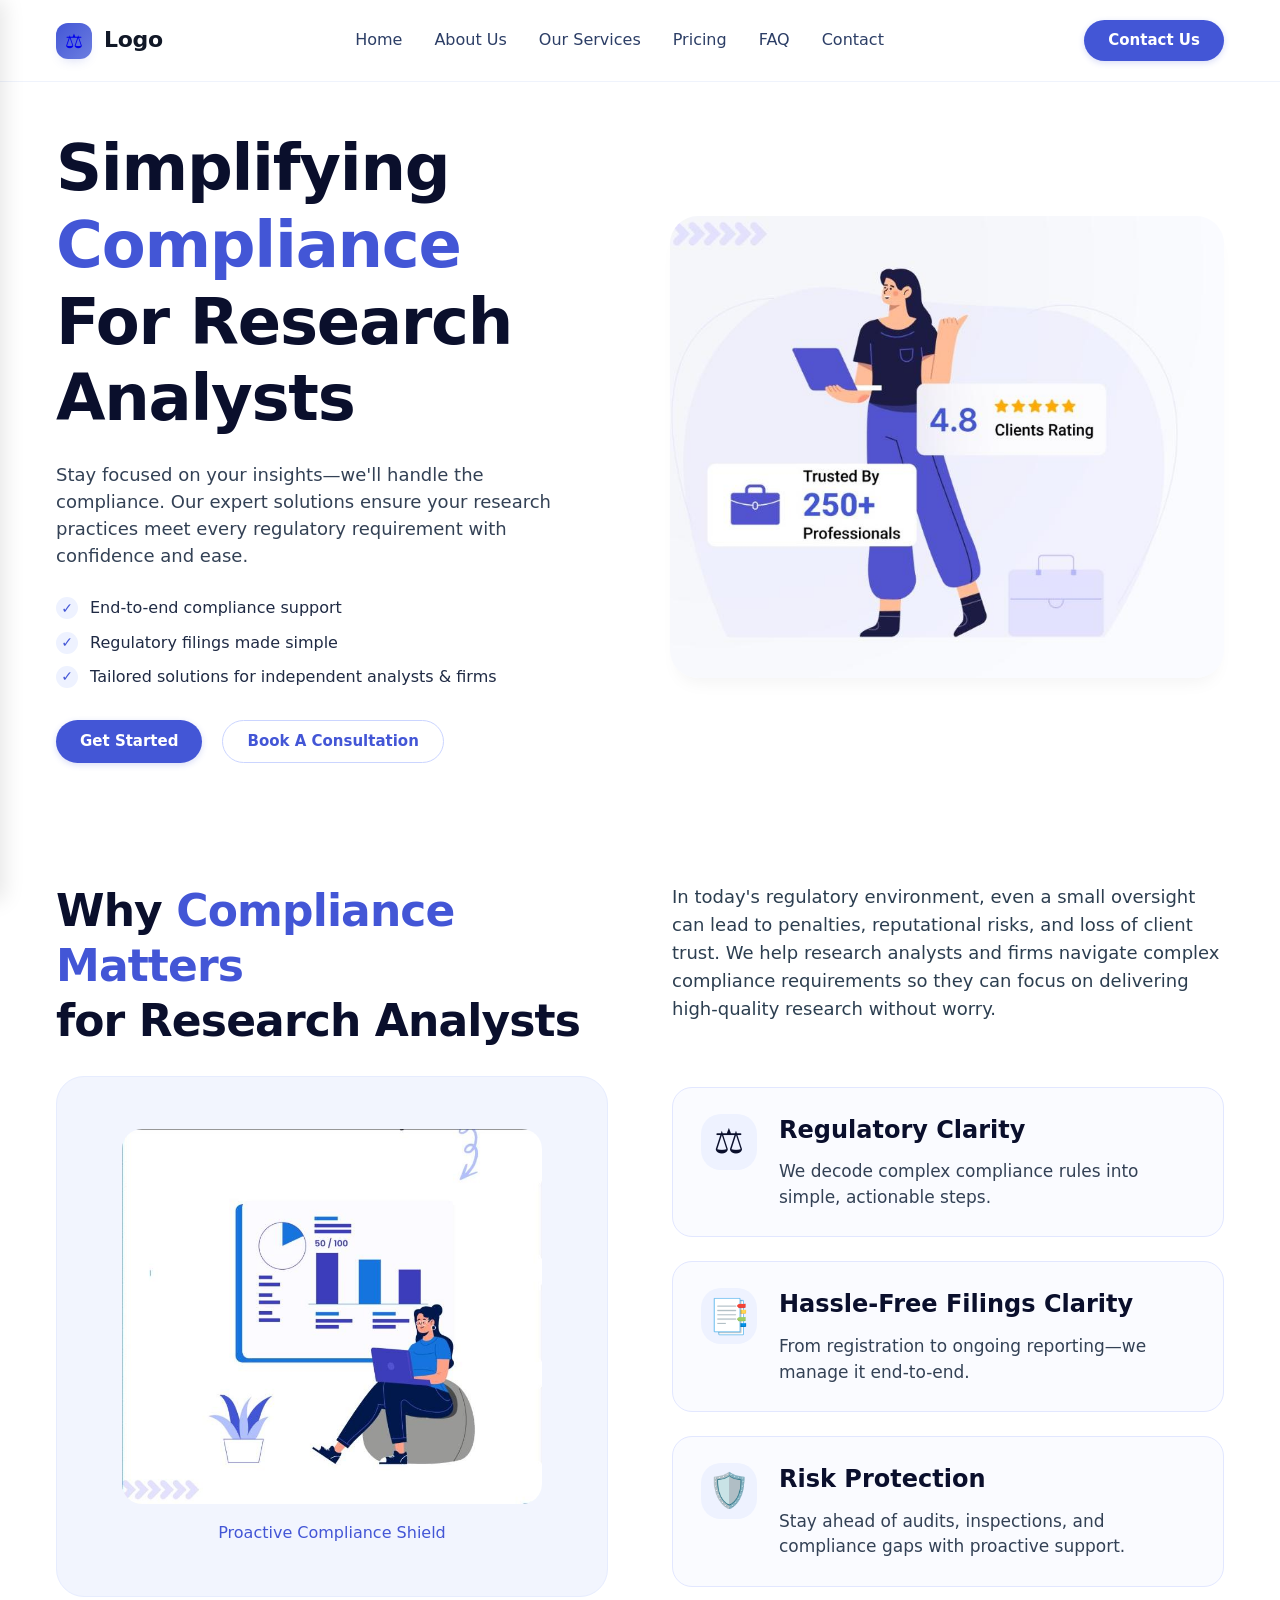
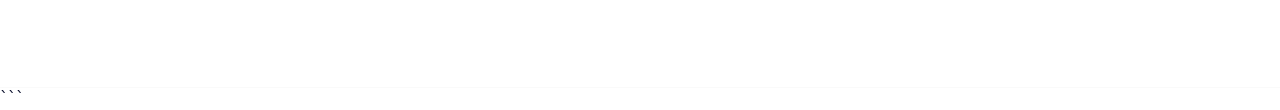
==== commit c0c38ec3: "jjj" ====
--- a/Task/Hero.html
+++ b/Task/Hero.html
@@ -1,3 +1,4 @@
+
 <!DOCTYPE html>
 <html lang="en">
 <head>
@@ -12,22 +13,24 @@
         }
 
         body {
-            font-family: 'Inter', system-ui, -apple-system, 'Segoe UI', Roboto, Helvetica, sans-serif;
+            font-family: 'Roboto', system-ui, -apple-system, 'Segoe UI', Roboto, Helvetica, sans-serif;
             background: #ffffff;
             color: #0a0f2c;
             overflow-x: hidden;
             line-height: 1.4;
         }
 
+        /* modern font import */
         @import url('https://fonts.googleapis.com/css2?family=Inter:opsz,wght@14..32,300;14..32,400;14..32,500;14..32,600;14..32,700;14..32,800&display=swap');
 
         .page-wrapper {
             max-width: 1440px;
             margin: 0 auto;
             background: #ffffff;
-        }
-
-        /* Header Styles */
+            box-shadow: 0 0 0 1px rgba(0,0,0,0.02);
+        }
+
+        /* -------------------- HEADER / NAVIGATION (desktop refined) ------------------ */
         .site-header {
             display: flex;
             align-items: center;
@@ -35,6 +38,7 @@
             padding: 20px 56px;
             background: #ffffff;
             border-bottom: 1px solid #eff3fc;
+            flex-wrap: wrap;
         }
 
         .brand {
@@ -49,15 +53,24 @@
             height: 36px;
             background: linear-gradient(135deg, #4356d6 0%, #6c7ee0 100%);
             border-radius: 12px;
-            display: flex;
-            align-items: center;
-            justify-content: center;
+            display: inline-block;
+            position: relative;
+            box-shadow: 0 6px 12px -6px rgba(67,86,214,0.25);
+        }
+
+        .brand-icon::after {
+            content: "⚖️";
             font-size: 20px;
+            position: absolute;
+            top: 50%;
+            left: 50%;
+            transform: translate(-50%, -50%);
         }
 
         .brand-title {
             font-size: 22px;
             font-weight: 700;
+            letter-spacing: -0.3px;
             color: #111827;
         }
 
@@ -96,10 +109,12 @@
         .btn-primary {
             background: #4356d6;
             color: white;
+            box-shadow: 0 2px 6px rgba(67,86,214,0.2);
         }
 
         .btn-primary:hover {
             background: #2c3ba0;
+            transform: translateY(-2px);
         }
 
         .btn-secondary {
@@ -108,11 +123,16 @@
             color: #4356d6;
         }
 
+        .btn-secondary:hover {
+            background: #f0f4ff;
+            border-color: #4356d6;
+        }
+
         .header-cta {
             margin-left: 8px;
         }
 
-        /* Hamburger Menu */
+        /* ========== HAMBURGER MENU STYLES (Mobile Only) ========== */
         .hamburger-btn {
             display: none;
             flex-direction: column;
@@ -121,6 +141,7 @@
             border: none;
             cursor: pointer;
             padding: 8px;
+            z-index: 1001;
         }
 
         .hamburger-btn span {
@@ -128,8 +149,10 @@
             height: 2.5px;
             background-color: #1f2a44;
             border-radius: 4px;
-        }
-
+            transition: all 0.2s ease;
+        }
+
+        /* Mobile Navigation Overlay */
         .mobile-nav-overlay {
             position: fixed;
             top: 0;
@@ -148,16 +171,21 @@
             opacity: 1;
         }
 
+        /* Mobile Menu Panel */
         .mobile-menu-panel {
             position: fixed;
             top: 0;
             left: 0;
             width: 280px;
+            max-width: 85%;
             height: 100%;
             background: #fafbff;
+            box-shadow: 4px 0 20px rgba(0, 0, 0, 0.1);
             z-index: 2001;
             transform: translateX(-100%);
             transition: transform 0.3s ease;
+            display: flex;
+            flex-direction: column;
             overflow-y: auto;
         }
 
@@ -171,6 +199,7 @@
             justify-content: space-between;
             padding: 18px 20px;
             border-bottom: 1px solid #eef2ff;
+            background: #fafbff;
         }
 
         .mobile-logo {
@@ -190,10 +219,22 @@
             font-size: 18px;
         }
 
+        .mobile-logo-text {
+            font-size: 20px;
+            font-weight: 700;
+            color: #111827;
+        }
+
         .close-menu {
             font-size: 32px;
             cursor: pointer;
             color: #2c3e66;
+            line-height: 1;
+            transition: color 0.2s;
+        }
+
+        .close-menu:hover {
+            color: #4356d6;
         }
 
         .mobile-nav-links {
@@ -210,6 +251,7 @@
             color: #282828;
             padding: 12px 16px;
             border-radius: 12px;
+            transition: background 0.2s, color 0.2s;
             display: flex;
             align-items: center;
             gap: 16px;
@@ -218,6 +260,10 @@
         .mobile-nav-links a:hover {
             background: #eef2ff;
             color: #4356d6;
+        }
+
+        .mobile-nav-links a .nav-icon {
+            font-size: 22px;
         }
 
         .mobile-cta {
@@ -226,6 +272,8 @@
             border-radius: 12px;
             padding: 14px;
             text-align: center;
+            cursor: pointer;
+            transition: background 0.2s;
         }
 
         .mobile-cta a {
@@ -236,7 +284,11 @@
             display: block;
         }
 
-        /* Hero Section */
+        .mobile-cta:hover {
+            background: #2c3ba0;
+        }
+
+        /* -------------------- HERO SECTION ------------------ */
         .hero {
             padding: 48px 56px 20px 56px;
         }
@@ -253,10 +305,12 @@
         }
 
         .hero-copy h1 {
-            font-size: 54px;
-            font-weight: 800;
+            font-size: 64px;
+            font-weight:BOLD;
             line-height: 1.2;
+            letter-spacing: -0.02em;
             margin-bottom: 24px;
+            color: #0a0f2c;
         }
 
         .highlight {
@@ -268,6 +322,7 @@
             line-height: 1.5;
             color: #334155;
             margin-bottom: 28px;
+            max-width: 90%;
         }
 
         .hero-features {
@@ -281,6 +336,7 @@
             display: flex;
             align-items: center;
             gap: 12px;
+            color: #1f2a44;
         }
 
         .hero-features li::before {
@@ -294,6 +350,7 @@
             color: #4356d6;
             border-radius: 30px;
             font-weight: 700;
+            font-size: 14px;
         }
 
         .hero-actions {
@@ -304,23 +361,20 @@
 
         .hero-visual {
             flex: 1;
-        }
-
-        .visual-placeholder {
-            background: linear-gradient(135deg, #e6edff, #d9e2fc);
+            position: relative;
+        }
+
+        .hero-visual img {
+            width: 100%;
             border-radius: 28px;
-            padding: 60px 40px;
-            text-align: center;
-            min-height: 400px;
-            display: flex;
-            align-items: center;
-            justify-content: center;
-            font-size: 24px;
-            color: #4356d6;
-            font-weight: 600;
-        }
-
-        /* Why Section */
+            display: block;
+            background: #eef2ff;
+            object-fit: cover;
+            aspect-ratio: 1.2 / 1;
+            box-shadow: 0 12px 18px -8px rgba(0,0,0,0.05);
+        }
+
+        /* -------------------- WHY COMPLIANCE SECTION ------------------ */
         .why-section {
             margin-top: 60px;
             padding: 20px 0 70px 0;
@@ -340,7 +394,9 @@
             font-size: 44px;
             font-weight: 700;
             line-height: 1.25;
+            letter-spacing: -0.02em;
             margin-bottom: 28px;
+            color: #0a0f2c;
         }
 
         .why-intro {
@@ -353,13 +409,24 @@
         .why-image {
             background: #f2f5fe;
             border-radius: 28px;
-            padding: 40px;
-            text-align: center;
+            padding: 20px;
+            display: flex;
+            align-items: center;
+            justify-content: center;
             border: 1px solid #e6ecfe;
+        }
+
+        .why-image img {
+            width: 100%;
+            max-width: 420px;
+            border-radius: 20px;
         }
 
         .why-details {
             flex: 1;
+            display: flex;
+            flex-direction: column;
+            gap: 28px;
         }
 
         .why-cards {
@@ -376,6 +443,14 @@
             display: flex;
             gap: 22px;
             align-items: flex-start;
+            transition: all 0.25s;
+        }
+
+        .why-card:hover {
+            background: #ffffff;
+            border-color: #cdd6ff;
+            transform: translateX(4px);
+            box-shadow: 0 18px 28px -16px rgba(67,86,214,0.12);
         }
 
         .card-icon {
@@ -394,6 +469,7 @@
             font-size: 24px;
             font-weight: 700;
             margin-bottom: 12px;
+            color: #0a0f2c;
         }
 
         .why-card p {
@@ -402,47 +478,232 @@
             color: #334155;
         }
 
-        /* Responsive */
+        /* ==================== FULL RESPONSIVE BREAKPOINTS ==================== */
+        
+        /* Tablet Landscape & Medium Desktop */
+        @media (max-width: 1200px) {
+            .site-header, .hero {
+                padding-left: 40px;
+                padding-right: 40px;
+            }
+            .hero-copy h1 {
+                font-size: 46px;
+            }
+            .why-copy h2 {
+                font-size: 38px;
+            }
+            .why-grid {
+                gap: 48px;
+            }
+        }
+
+        /* Tablet Portrait */
         @media (max-width: 1024px) {
             .hero-container {
                 flex-direction: column;
+                gap: 48px;
             }
             .why-grid {
                 flex-direction: column;
             }
+            .why-copy h2 {
+                font-size: 40px;
+            }
             .hero-copy h1 {
                 font-size: 44px;
             }
-        }
-
+            .hero-text {
+                max-width: 100%;
+            }
+            .hero-visual img {
+                max-width: 500px;
+                margin: 0 auto;
+            }
+            .hero-visual {
+                display: flex;
+                justify-content: center;
+            }
+        }
+
+        /* Mobile & Tablet Nav Breakpoint - show hamburger */
         @media (max-width: 850px) {
-            .site-nav, .header-cta {
+            .site-nav {
+                display: none;
+            }
+            .header-cta {
                 display: none;
             }
             .hamburger-btn {
                 display: flex;
             }
-            .site-header, .hero {
+            .site-header {
                 padding: 16px 24px;
             }
+            .hero {
+                padding: 32px 24px 20px 24px;
+            }
+            .hero-container {
+                margin-bottom: 60px;
+                gap: 40px;
+            }
             .hero-copy h1 {
-                font-size: 36px;
+                font-size: 38px;
+            }
+            .hero-text {
+                font-size: 16px;
+            }
+            .hero-features li {
+                font-size: 15px;
             }
             .why-copy h2 {
                 font-size: 32px;
             }
-        }
-
+            .why-intro {
+                font-size: 16px;
+                margin-bottom: 30px;
+            }
+            .why-card {
+                padding: 20px;
+                gap: 16px;
+            }
+            .why-card h3 {
+                font-size: 20px;
+            }
+            .why-card p {
+                font-size: 15px;
+            }
+            .card-icon {
+                width: 48px;
+                height: 48px;
+                font-size: 26px;
+            }
+        }
+
+        /* Small Mobile */
         @media (max-width: 550px) {
+            .site-header {
+                padding: 12px 20px;
+            }
+            .brand-title {
+                font-size: 18px;
+            }
+            .brand-icon {
+                width: 32px;
+                height: 32px;
+            }
+            .brand-icon::after {
+                font-size: 16px;
+            }
+            .hero {
+                padding: 24px 20px 16px 20px;
+            }
+            .hero-copy h1 {
+                font-size: 30px;
+                margin-bottom: 16px;
+            }
+            .hero-text {
+                font-size: 15px;
+                margin-bottom: 20px;
+            }
+            .hero-features li {
+                font-size: 14px;
+                margin-bottom: 10px;
+            }
             .hero-actions {
                 flex-direction: column;
+                gap: 12px;
             }
             .btn {
+                width: 100%;
                 justify-content: center;
+                padding: 12px 20px;
+            }
+            .hero-container {
+                margin-bottom: 40px;
+                gap: 32px;
+            }
+            .why-section {
+                margin-top: 20px;
+                padding: 0 0 50px 0;
+            }
+            .why-copy h2 {
+                font-size: 28px;
+                margin-bottom: 20px;
+            }
+            .why-intro {
+                font-size: 15px;
+                margin-bottom: 24px;
             }
             .why-card {
+                padding: 16px;
+                gap: 12px;
                 flex-direction: column;
             }
+            .card-icon {
+                width: 44px;
+                height: 44px;
+                font-size: 24px;
+            }
+            .why-card h3 {
+                font-size: 18px;
+                margin-bottom: 6px;
+            }
+            .why-card p {
+                font-size: 14px;
+            }
+            .why-cards {
+                gap: 16px;
+            }
+            .why-image {
+                padding: 16px;
+            }
+            .why-image div {
+                padding: 16px 0 !important;
+            }
+            .mobile-menu-panel {
+                width: 260px;
+            }
+            .mobile-nav-links a {
+                font-size: 16px;
+                padding: 10px 14px;
+            }
+            .mobile-logo-text {
+                font-size: 18px;
+            }
+        }
+
+        /* Extra small devices */
+        @media (max-width: 380px) {
+            .hero-copy h1 {
+                font-size: 26px;
+            }
+            .why-copy h2 {
+                font-size: 24px;
+            }
+            .site-header {
+                padding: 10px 16px;
+            }
+            .hero {
+                padding: 20px 16px;
+            }
+        }
+
+        /* Image fallback styling */
+        .hero-visual img {
+            background: linear-gradient(125deg, #e6edff, #d9e2fc);
+            min-height: 200px;
+            object-fit: cover;
+        }
+        
+        .why-image img {
+            background: #eef2ff;
+            min-height: 150px;
+            object-fit: contain;
+        }
+
+        /* Utility */
+        .why-card .card-icon {
+            flex-shrink: 0;
         }
     </style>
 </head>
@@ -450,10 +711,10 @@
 <div class="page-wrapper">
     <header class="site-header">
         <a class="brand" href="#">
-            <div class="brand-icon">⚖️</div>
+            <div class="brand-icon"></div>
             <span class="brand-title">Logo</span>
         </a>
-        <nav class="site-nav">
+        <nav class="site-nav" aria-label="Primary navigation">
             <a href="#">Home</a>
             <a href="#">About Us</a>
             <a href="#">Our Services</a>
@@ -462,11 +723,16 @@
             <a href="#">Contact</a>
         </nav>
         <a href="#" class="btn btn-primary header-cta">Contact Us</a>
-        <button class="hamburger-btn" id="hamburgerBtn">
-            <span></span><span></span><span></span>
+        
+        <!-- HAMBURGER BUTTON (mobile only) -->
+        <button class="hamburger-btn" id="hamburgerBtn" aria-label="Menu">
+            <span></span>
+            <span></span>
+            <span></span>
         </button>
     </header>
 
+    <!-- MOBILE NAVIGATION OVERLAY & PANEL -->
     <div class="mobile-nav-overlay" id="mobileNavOverlay"></div>
     <div class="mobile-menu-panel" id="mobileMenuPanel">
         <div class="mobile-menu-header">
@@ -477,12 +743,12 @@
             <div class="close-menu" id="closeMenuBtn">×</div>
         </div>
         <div class="mobile-nav-links">
-            <a href="#">🏠 Home</a>
-            <a href="#">👥 About Us</a>
-            <a href="#">📊 Our Services</a>
-            <a href="#">💰 Pricing</a>
-            <a href="#">❓ FAQ</a>
-            <a href="#">📞 Contact</a>
+            <a href="#"><span class="nav-icon">🏠</span> Home</a>
+            <a href="#"><span class="nav-icon">👥</span> About Us</a>
+            <a href="#"><span class="nav-icon">📊</span> Our Services</a>
+            <a href="#"><span class="nav-icon">💰</span> Pricing</a>
+            <a href="#"><span class="nav-icon">❓</span> FAQ</a>
+            <a href="#"><span class="nav-icon">📞</span> Contact</a>
         </div>
         <div class="mobile-cta">
             <a href="#">Contact Us</a>
@@ -490,14 +756,21 @@
     </div>
 
     <main class="hero">
+        <!-- Hero section -->
         <div class="hero-container">
             <div class="hero-copy">
-                <h1>Simplifying <span class="highlight">Compliance</span><br>For Research Analysts</h1>
-                <p class="hero-text">Stay focused on your insights—we'll handle the compliance. Our expert solutions ensure your research practices meet every regulatory requirement with confidence and ease.</p>
+                <h1>
+                    Simplifying <span class="highlight">Compliance</span><br> For Research Analysts
+                </h1>
+                <p class="hero-text">
+                    Stay focused on your insights—we'll handle the compliance. Our expert
+                    solutions ensure your research practices meet every regulatory requirement
+                    with confidence and ease.
+                </p>
                 <ul class="hero-features">
                     <li>End-to-end compliance support</li>
                     <li>Regulatory filings made simple</li>
-                    <li>Tailored solutions for independent analysts & firms</li>
+                    <li>Tailored solutions for independent analysts &amp; firms</li>
                 </ul>
                 <div class="hero-actions">
                     <a href="#" class="btn btn-primary">Get Started</a>
@@ -505,35 +778,55 @@
                 </div>
             </div>
             <div class="hero-visual">
-                <div class="visual-placeholder">
-                    📊 Compliance Dashboard
-                </div>
+                <img src="3.jpeg" alt="Compliance illustration">
             </div>
         </div>
 
+        <!-- WHY COMPLIANCE MATTERS section -->
         <section class="why-section">
             <div class="why-grid">
                 <div class="why-copy">
-                    <h2>Why <span class="highlight">Compliance Matters</span><br>for Research Analysts</h2>
+                    <h2>
+                        Why <span class="highlight">Compliance Matters</span><br>for Research Analysts
+                    </h2>
+                    
                     <div class="why-image">
-                        <div style="font-size: 48px; margin-bottom: 10px;">🛡️</div>
-                        <p style="color:#4356d6; font-weight:500;">Proactive Compliance Shield</p>
+                        <div style="width:100%; text-align:center; padding: 32px 0;">
+                           <img src="2.jpeg" alt="Compliance shield">
+                            <p style="color:#4356d6; margin-top: 12px; font-weight:500;">Proactive Compliance Shield</p>
+                        </div>
                     </div>
                 </div>
                 <div class="why-details">
-                    <p class="why-intro">In today's regulatory environment, even a small oversight can lead to penalties, reputational risks, and loss of client trust. We help research analysts and firms navigate complex compliance requirements so they can focus on delivering high-quality research without worry.</p>
                     <div class="why-cards">
+                      <p class="why-intro">
+                        In today's regulatory environment, even a small oversight can lead to penalties, reputational risks, 
+                        and loss of client trust. We help research analysts and firms navigate complex compliance requirements 
+                        so they can focus on delivering high-quality research without worry.
+                    </p>
+                        <!-- Card 1: Regulatory Clarity -->
                         <div class="why-card">
                             <div class="card-icon">⚖️</div>
-                            <div><h3>Regulatory Clarity</h3><p>We decode complex compliance rules into simple, actionable steps.</p></div>
+                            <div>
+                                <h3>Regulatory Clarity</h3>
+                                <p>We decode complex compliance rules into simple, actionable steps.</p>
+                            </div>
                         </div>
+                        <!-- Card 2: Hassle-Free Filings Clarity -->
                         <div class="why-card">
                             <div class="card-icon">📑</div>
-                            <div><h3>Hassle-Free Filings Clarity</h3><p>From registration to ongoing reporting—we manage it end-to-end.</p></div>
+                            <div>
+                                <h3>Hassle-Free Filings Clarity</h3>
+                                <p>From registration to ongoing reporting—we manage it end-to-end.</p>
+                            </div>
                         </div>
+                        <!-- Card 3: Risk Protection -->
                         <div class="why-card">
                             <div class="card-icon">🛡️</div>
-                            <div><h3>Risk Protection</h3><p>Stay ahead of audits, inspections, and compliance gaps with proactive support.</p></div>
+                            <div>
+                                <h3>Risk Protection</h3>
+                                <p>Stay ahead of audits, inspections, and compliance gaps with proactive support.</p>
+                            </div>
                         </div>
                     </div>
                 </div>
@@ -543,27 +836,81 @@
 </div>
 
 <script>
-    const hamburger = document.getElementById('hamburgerBtn');
-    const overlay = document.getElementById('mobileNavOverlay');
-    const panel = document.getElementById('mobileMenuPanel');
-    const closeBtn = document.getElementById('closeMenuBtn');
-
-    function openMenu() {
-        overlay.classList.add('active');
-        panel.classList.add('active');
-        document.body.style.overflow = 'hidden';
-    }
-
-    function closeMenu() {
-        overlay.classList.remove('active');
-        panel.classList.remove('active');
-        document.body.style.overflow = '';
-    }
-
-    hamburger.addEventListener('click', openMenu);
-    closeBtn.addEventListener('click', closeMenu);
-    overlay.addEventListener('click', closeMenu);
-    panel.addEventListener('click', (e) => e.stopPropagation());
+    // Hamburger menu functionality - fully responsive with touch support
+    (function() {
+        const hamburgerBtn = document.getElementById('hamburgerBtn');
+        const overlay = document.getElementById('mobileNavOverlay');
+        const panel = document.getElementById('mobileMenuPanel');
+        const closeBtn = document.getElementById('closeMenuBtn');
+        
+        function openMenu() {
+            if (overlay && panel) {
+                overlay.classList.add('active');
+                panel.classList.add('active');
+                document.body.style.overflow = 'hidden';
+            }
+        }
+        
+        function closeMenu() {
+            if (overlay && panel) {
+                overlay.classList.remove('active');
+                panel.classList.remove('active');
+                document.body.style.overflow = '';
+            }
+        }
+        
+        if (hamburgerBtn) {
+            hamburgerBtn.addEventListener('click', openMenu);
+            // Touch device support
+            hamburgerBtn.addEventListener('touchstart', function(e) {
+                e.preventDefault();
+                openMenu();
+            });
+        }
+        
+        if (closeBtn) {
+            closeBtn.addEventListener('click', closeMenu);
+            closeBtn.addEventListener('touchstart', function(e) {
+                e.preventDefault();
+                closeMenu();
+            });
+        }
+        
+        if (overlay) {
+            overlay.addEventListener('click', closeMenu);
+        }
+        
+        // Close menu when clicking on any mobile nav link
+        const mobileLinks = document.querySelectorAll('.mobile-nav-links a');
+        mobileLinks.forEach(link => {
+            link.addEventListener('click', closeMenu);
+        });
+        
+        // Close menu when clicking mobile CTA
+        const mobileCta = document.querySelector('.mobile-cta');
+        if (mobileCta) {
+            mobileCta.addEventListener('click', closeMenu);
+        }
+        
+        // Prevent clicks inside panel from closing the menu
+        if (panel) {
+            panel.addEventListener('click', function(e) {
+                e.stopPropagation();
+            });
+        }
+        
+        // Handle window resize - close menu if switching from mobile to desktop
+        let resizeTimer;
+        window.addEventListener('resize', function() {
+            clearTimeout(resizeTimer);
+            resizeTimer = setTimeout(function() {
+                if (window.innerWidth > 850) {
+                    closeMenu();
+                }
+            }, 250);
+        });
+    })();
 </script>
 </body>
-</html>+</html>
+```
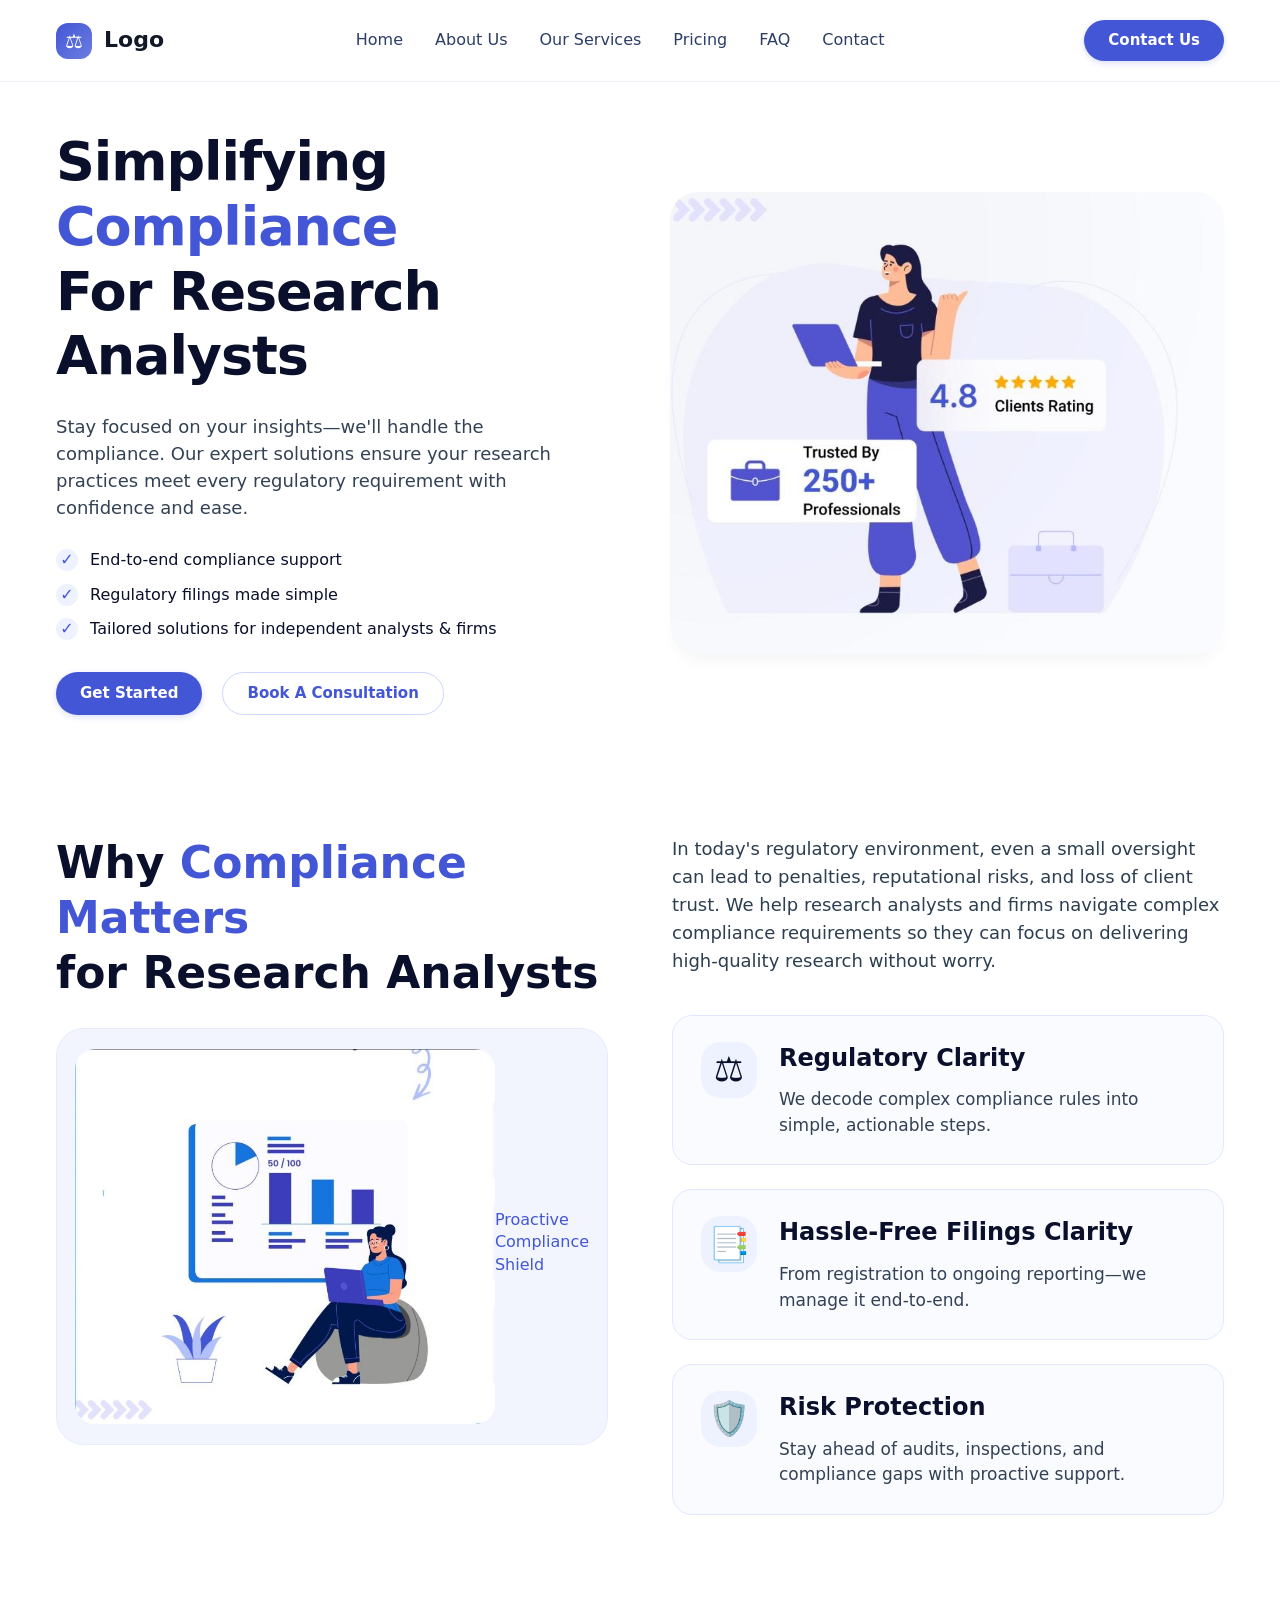
==== commit c1ca6efd: "k" ====
--- a/Task/Hero.html
+++ b/Task/Hero.html
@@ -1,4 +1,3 @@
-
 <!DOCTYPE html>
 <html lang="en">
 <head>
@@ -13,24 +12,21 @@
         }
 
         body {
-            font-family: 'Roboto', system-ui, -apple-system, 'Segoe UI', Roboto, Helvetica, sans-serif;
+            font-family: 'Inter', system-ui, -apple-system, 'Segoe UI', Roboto, Helvetica, sans-serif;
             background: #ffffff;
             color: #0a0f2c;
             overflow-x: hidden;
             line-height: 1.4;
         }
 
-        /* modern font import */
         @import url('https://fonts.googleapis.com/css2?family=Inter:opsz,wght@14..32,300;14..32,400;14..32,500;14..32,600;14..32,700;14..32,800&display=swap');
 
         .page-wrapper {
             max-width: 1440px;
             margin: 0 auto;
             background: #ffffff;
-            box-shadow: 0 0 0 1px rgba(0,0,0,0.02);
-        }
-
-        /* -------------------- HEADER / NAVIGATION (desktop refined) ------------------ */
+        }
+
         .site-header {
             display: flex;
             align-items: center;
@@ -38,7 +34,6 @@
             padding: 20px 56px;
             background: #ffffff;
             border-bottom: 1px solid #eff3fc;
-            flex-wrap: wrap;
         }
 
         .brand {
@@ -53,24 +48,16 @@
             height: 36px;
             background: linear-gradient(135deg, #4356d6 0%, #6c7ee0 100%);
             border-radius: 12px;
-            display: inline-block;
-            position: relative;
-            box-shadow: 0 6px 12px -6px rgba(67,86,214,0.25);
-        }
-
-        .brand-icon::after {
-            content: "⚖️";
+            display: flex;
+            align-items: center;
+            justify-content: center;
             font-size: 20px;
-            position: absolute;
-            top: 50%;
-            left: 50%;
-            transform: translate(-50%, -50%);
+            color: white;
         }
 
         .brand-title {
             font-size: 22px;
             font-weight: 700;
-            letter-spacing: -0.3px;
             color: #111827;
         }
 
@@ -123,16 +110,10 @@
             color: #4356d6;
         }
 
-        .btn-secondary:hover {
-            background: #f0f4ff;
-            border-color: #4356d6;
-        }
-
         .header-cta {
             margin-left: 8px;
         }
 
-        /* ========== HAMBURGER MENU STYLES (Mobile Only) ========== */
         .hamburger-btn {
             display: none;
             flex-direction: column;
@@ -149,10 +130,8 @@
             height: 2.5px;
             background-color: #1f2a44;
             border-radius: 4px;
-            transition: all 0.2s ease;
-        }
-
-        /* Mobile Navigation Overlay */
+        }
+
         .mobile-nav-overlay {
             position: fixed;
             top: 0;
@@ -171,7 +150,6 @@
             opacity: 1;
         }
 
-        /* Mobile Menu Panel */
         .mobile-menu-panel {
             position: fixed;
             top: 0;
@@ -180,12 +158,9 @@
             max-width: 85%;
             height: 100%;
             background: #fafbff;
-            box-shadow: 4px 0 20px rgba(0, 0, 0, 0.1);
             z-index: 2001;
             transform: translateX(-100%);
             transition: transform 0.3s ease;
-            display: flex;
-            flex-direction: column;
             overflow-y: auto;
         }
 
@@ -199,7 +174,6 @@
             justify-content: space-between;
             padding: 18px 20px;
             border-bottom: 1px solid #eef2ff;
-            background: #fafbff;
         }
 
         .mobile-logo {
@@ -219,22 +193,11 @@
             font-size: 18px;
         }
 
-        .mobile-logo-text {
-            font-size: 20px;
-            font-weight: 700;
-            color: #111827;
-        }
-
         .close-menu {
             font-size: 32px;
             cursor: pointer;
             color: #2c3e66;
             line-height: 1;
-            transition: color 0.2s;
-        }
-
-        .close-menu:hover {
-            color: #4356d6;
         }
 
         .mobile-nav-links {
@@ -251,7 +214,6 @@
             color: #282828;
             padding: 12px 16px;
             border-radius: 12px;
-            transition: background 0.2s, color 0.2s;
             display: flex;
             align-items: center;
             gap: 16px;
@@ -260,10 +222,6 @@
         .mobile-nav-links a:hover {
             background: #eef2ff;
             color: #4356d6;
-        }
-
-        .mobile-nav-links a .nav-icon {
-            font-size: 22px;
         }
 
         .mobile-cta {
@@ -273,7 +231,6 @@
             padding: 14px;
             text-align: center;
             cursor: pointer;
-            transition: background 0.2s;
         }
 
         .mobile-cta a {
@@ -284,11 +241,6 @@
             display: block;
         }
 
-        .mobile-cta:hover {
-            background: #2c3ba0;
-        }
-
-        /* -------------------- HERO SECTION ------------------ */
         .hero {
             padding: 48px 56px 20px 56px;
         }
@@ -305,12 +257,11 @@
         }
 
         .hero-copy h1 {
-            font-size: 64px;
-            font-weight:BOLD;
+            font-size: 54px;
+            font-weight: 800;
             line-height: 1.2;
             letter-spacing: -0.02em;
             margin-bottom: 24px;
-            color: #0a0f2c;
         }
 
         .highlight {
@@ -336,7 +287,6 @@
             display: flex;
             align-items: center;
             gap: 12px;
-            color: #1f2a44;
         }
 
         .hero-features li::before {
@@ -350,7 +300,6 @@
             color: #4356d6;
             border-radius: 30px;
             font-weight: 700;
-            font-size: 14px;
         }
 
         .hero-actions {
@@ -361,20 +310,17 @@
 
         .hero-visual {
             flex: 1;
-            position: relative;
         }
 
         .hero-visual img {
             width: 100%;
             border-radius: 28px;
             display: block;
-            background: #eef2ff;
             object-fit: cover;
             aspect-ratio: 1.2 / 1;
             box-shadow: 0 12px 18px -8px rgba(0,0,0,0.05);
         }
 
-        /* -------------------- WHY COMPLIANCE SECTION ------------------ */
         .why-section {
             margin-top: 60px;
             padding: 20px 0 70px 0;
@@ -394,9 +340,7 @@
             font-size: 44px;
             font-weight: 700;
             line-height: 1.25;
-            letter-spacing: -0.02em;
             margin-bottom: 28px;
-            color: #0a0f2c;
         }
 
         .why-intro {
@@ -424,9 +368,6 @@
 
         .why-details {
             flex: 1;
-            display: flex;
-            flex-direction: column;
-            gap: 28px;
         }
 
         .why-cards {
@@ -448,9 +389,7 @@
 
         .why-card:hover {
             background: #ffffff;
-            border-color: #cdd6ff;
             transform: translateX(4px);
-            box-shadow: 0 18px 28px -16px rgba(67,86,214,0.12);
         }
 
         .card-icon {
@@ -469,7 +408,6 @@
             font-size: 24px;
             font-weight: 700;
             margin-bottom: 12px;
-            color: #0a0f2c;
         }
 
         .why-card p {
@@ -478,232 +416,40 @@
             color: #334155;
         }
 
-        /* ==================== FULL RESPONSIVE BREAKPOINTS ==================== */
-        
-        /* Tablet Landscape & Medium Desktop */
-        @media (max-width: 1200px) {
-            .site-header, .hero {
-                padding-left: 40px;
-                padding-right: 40px;
-            }
-            .hero-copy h1 {
-                font-size: 46px;
-            }
-            .why-copy h2 {
-                font-size: 38px;
-            }
-            .why-grid {
-                gap: 48px;
-            }
-        }
-
-        /* Tablet Portrait */
         @media (max-width: 1024px) {
-            .hero-container {
+            .hero-container, .why-grid {
                 flex-direction: column;
-                gap: 48px;
-            }
-            .why-grid {
-                flex-direction: column;
-            }
-            .why-copy h2 {
-                font-size: 40px;
             }
             .hero-copy h1 {
                 font-size: 44px;
             }
-            .hero-text {
-                max-width: 100%;
-            }
-            .hero-visual img {
-                max-width: 500px;
-                margin: 0 auto;
-            }
-            .hero-visual {
-                display: flex;
-                justify-content: center;
-            }
-        }
-
-        /* Mobile & Tablet Nav Breakpoint - show hamburger */
+        }
+
         @media (max-width: 850px) {
-            .site-nav {
-                display: none;
-            }
-            .header-cta {
+            .site-nav, .header-cta {
                 display: none;
             }
             .hamburger-btn {
                 display: flex;
             }
-            .site-header {
+            .site-header, .hero {
                 padding: 16px 24px;
             }
-            .hero {
-                padding: 32px 24px 20px 24px;
-            }
-            .hero-container {
-                margin-bottom: 60px;
-                gap: 40px;
-            }
             .hero-copy h1 {
-                font-size: 38px;
-            }
-            .hero-text {
-                font-size: 16px;
-            }
-            .hero-features li {
-                font-size: 15px;
+                font-size: 36px;
             }
             .why-copy h2 {
                 font-size: 32px;
             }
-            .why-intro {
-                font-size: 16px;
-                margin-bottom: 30px;
-            }
-            .why-card {
-                padding: 20px;
-                gap: 16px;
-            }
-            .why-card h3 {
-                font-size: 20px;
-            }
-            .why-card p {
-                font-size: 15px;
-            }
-            .card-icon {
-                width: 48px;
-                height: 48px;
-                font-size: 26px;
-            }
-        }
-
-        /* Small Mobile */
+        }
+
         @media (max-width: 550px) {
-            .site-header {
-                padding: 12px 20px;
-            }
-            .brand-title {
-                font-size: 18px;
-            }
-            .brand-icon {
-                width: 32px;
-                height: 32px;
-            }
-            .brand-icon::after {
-                font-size: 16px;
-            }
-            .hero {
-                padding: 24px 20px 16px 20px;
-            }
-            .hero-copy h1 {
-                font-size: 30px;
-                margin-bottom: 16px;
-            }
-            .hero-text {
-                font-size: 15px;
-                margin-bottom: 20px;
-            }
-            .hero-features li {
-                font-size: 14px;
-                margin-bottom: 10px;
-            }
             .hero-actions {
                 flex-direction: column;
-                gap: 12px;
-            }
-            .btn {
-                width: 100%;
-                justify-content: center;
-                padding: 12px 20px;
-            }
-            .hero-container {
-                margin-bottom: 40px;
-                gap: 32px;
-            }
-            .why-section {
-                margin-top: 20px;
-                padding: 0 0 50px 0;
-            }
-            .why-copy h2 {
-                font-size: 28px;
-                margin-bottom: 20px;
-            }
-            .why-intro {
-                font-size: 15px;
-                margin-bottom: 24px;
             }
             .why-card {
-                padding: 16px;
-                gap: 12px;
                 flex-direction: column;
             }
-            .card-icon {
-                width: 44px;
-                height: 44px;
-                font-size: 24px;
-            }
-            .why-card h3 {
-                font-size: 18px;
-                margin-bottom: 6px;
-            }
-            .why-card p {
-                font-size: 14px;
-            }
-            .why-cards {
-                gap: 16px;
-            }
-            .why-image {
-                padding: 16px;
-            }
-            .why-image div {
-                padding: 16px 0 !important;
-            }
-            .mobile-menu-panel {
-                width: 260px;
-            }
-            .mobile-nav-links a {
-                font-size: 16px;
-                padding: 10px 14px;
-            }
-            .mobile-logo-text {
-                font-size: 18px;
-            }
-        }
-
-        /* Extra small devices */
-        @media (max-width: 380px) {
-            .hero-copy h1 {
-                font-size: 26px;
-            }
-            .why-copy h2 {
-                font-size: 24px;
-            }
-            .site-header {
-                padding: 10px 16px;
-            }
-            .hero {
-                padding: 20px 16px;
-            }
-        }
-
-        /* Image fallback styling */
-        .hero-visual img {
-            background: linear-gradient(125deg, #e6edff, #d9e2fc);
-            min-height: 200px;
-            object-fit: cover;
-        }
-        
-        .why-image img {
-            background: #eef2ff;
-            min-height: 150px;
-            object-fit: contain;
-        }
-
-        /* Utility */
-        .why-card .card-icon {
-            flex-shrink: 0;
         }
     </style>
 </head>
@@ -711,10 +457,10 @@
 <div class="page-wrapper">
     <header class="site-header">
         <a class="brand" href="#">
-            <div class="brand-icon"></div>
+            <div class="brand-icon">⚖️</div>
             <span class="brand-title">Logo</span>
         </a>
-        <nav class="site-nav" aria-label="Primary navigation">
+        <nav class="site-nav">
             <a href="#">Home</a>
             <a href="#">About Us</a>
             <a href="#">Our Services</a>
@@ -723,16 +469,11 @@
             <a href="#">Contact</a>
         </nav>
         <a href="#" class="btn btn-primary header-cta">Contact Us</a>
-        
-        <!-- HAMBURGER BUTTON (mobile only) -->
-        <button class="hamburger-btn" id="hamburgerBtn" aria-label="Menu">
-            <span></span>
-            <span></span>
-            <span></span>
+        <button class="hamburger-btn" id="hamburgerBtn">
+            <span></span><span></span><span></span>
         </button>
     </header>
 
-    <!-- MOBILE NAVIGATION OVERLAY & PANEL -->
     <div class="mobile-nav-overlay" id="mobileNavOverlay"></div>
     <div class="mobile-menu-panel" id="mobileMenuPanel">
         <div class="mobile-menu-header">
@@ -743,12 +484,12 @@
             <div class="close-menu" id="closeMenuBtn">×</div>
         </div>
         <div class="mobile-nav-links">
-            <a href="#"><span class="nav-icon">🏠</span> Home</a>
-            <a href="#"><span class="nav-icon">👥</span> About Us</a>
-            <a href="#"><span class="nav-icon">📊</span> Our Services</a>
-            <a href="#"><span class="nav-icon">💰</span> Pricing</a>
-            <a href="#"><span class="nav-icon">❓</span> FAQ</a>
-            <a href="#"><span class="nav-icon">📞</span> Contact</a>
+            <a href="#">🏠 Home</a>
+            <a href="#">👥 About Us</a>
+            <a href="#">📊 Our Services</a>
+            <a href="#">💰 Pricing</a>
+            <a href="#">❓ FAQ</a>
+            <a href="#">📞 Contact</a>
         </div>
         <div class="mobile-cta">
             <a href="#">Contact Us</a>
@@ -756,21 +497,14 @@
     </div>
 
     <main class="hero">
-        <!-- Hero section -->
         <div class="hero-container">
             <div class="hero-copy">
-                <h1>
-                    Simplifying <span class="highlight">Compliance</span><br> For Research Analysts
-                </h1>
-                <p class="hero-text">
-                    Stay focused on your insights—we'll handle the compliance. Our expert
-                    solutions ensure your research practices meet every regulatory requirement
-                    with confidence and ease.
-                </p>
+                <h1>Simplifying <span class="highlight">Compliance</span><br>For Research Analysts</h1>
+                <p class="hero-text">Stay focused on your insights—we'll handle the compliance. Our expert solutions ensure your research practices meet every regulatory requirement with confidence and ease.</p>
                 <ul class="hero-features">
                     <li>End-to-end compliance support</li>
                     <li>Regulatory filings made simple</li>
-                    <li>Tailored solutions for independent analysts &amp; firms</li>
+                    <li>Tailored solutions for independent analysts & firms</li>
                 </ul>
                 <div class="hero-actions">
                     <a href="#" class="btn btn-primary">Get Started</a>
@@ -778,33 +512,24 @@
                 </div>
             </div>
             <div class="hero-visual">
+                <!-- Replace with actual 3.jpeg when you upload it -->
                 <img src="3.jpeg" alt="Compliance illustration">
             </div>
         </div>
 
-        <!-- WHY COMPLIANCE MATTERS section -->
         <section class="why-section">
             <div class="why-grid">
                 <div class="why-copy">
-                    <h2>
-                        Why <span class="highlight">Compliance Matters</span><br>for Research Analysts
-                    </h2>
-                    
+                    <h2>Why <span class="highlight">Compliance Matters</span><br>for Research Analysts</h2>
                     <div class="why-image">
-                        <div style="width:100%; text-align:center; padding: 32px 0;">
-                           <img src="2.jpeg" alt="Compliance shield">
-                            <p style="color:#4356d6; margin-top: 12px; font-weight:500;">Proactive Compliance Shield</p>
-                        </div>
+                        <!-- Replace with actual 2.jpeg when you upload it -->
+                        <img src="2.jpeg" alt="Compliance shield">
+                        <p style="color:#4356d6; margin-top: 12px; font-weight:500;">Proactive Compliance Shield</p>
                     </div>
                 </div>
                 <div class="why-details">
+                    <p class="why-intro">In today's regulatory environment, even a small oversight can lead to penalties, reputational risks, and loss of client trust. We help research analysts and firms navigate complex compliance requirements so they can focus on delivering high-quality research without worry.</p>
                     <div class="why-cards">
-                      <p class="why-intro">
-                        In today's regulatory environment, even a small oversight can lead to penalties, reputational risks, 
-                        and loss of client trust. We help research analysts and firms navigate complex compliance requirements 
-                        so they can focus on delivering high-quality research without worry.
-                    </p>
-                        <!-- Card 1: Regulatory Clarity -->
                         <div class="why-card">
                             <div class="card-icon">⚖️</div>
                             <div>
@@ -812,7 +537,6 @@
                                 <p>We decode complex compliance rules into simple, actionable steps.</p>
                             </div>
                         </div>
-                        <!-- Card 2: Hassle-Free Filings Clarity -->
                         <div class="why-card">
                             <div class="card-icon">📑</div>
                             <div>
@@ -820,7 +544,6 @@
                                 <p>From registration to ongoing reporting—we manage it end-to-end.</p>
                             </div>
                         </div>
-                        <!-- Card 3: Risk Protection -->
                         <div class="why-card">
                             <div class="card-icon">🛡️</div>
                             <div>
@@ -836,81 +559,27 @@
 </div>
 
 <script>
-    // Hamburger menu functionality - fully responsive with touch support
-    (function() {
-        const hamburgerBtn = document.getElementById('hamburgerBtn');
-        const overlay = document.getElementById('mobileNavOverlay');
-        const panel = document.getElementById('mobileMenuPanel');
-        const closeBtn = document.getElementById('closeMenuBtn');
-        
-        function openMenu() {
-            if (overlay && panel) {
-                overlay.classList.add('active');
-                panel.classList.add('active');
-                document.body.style.overflow = 'hidden';
-            }
-        }
-        
-        function closeMenu() {
-            if (overlay && panel) {
-                overlay.classList.remove('active');
-                panel.classList.remove('active');
-                document.body.style.overflow = '';
-            }
-        }
-        
-        if (hamburgerBtn) {
-            hamburgerBtn.addEventListener('click', openMenu);
-            // Touch device support
-            hamburgerBtn.addEventListener('touchstart', function(e) {
-                e.preventDefault();
-                openMenu();
-            });
-        }
-        
-        if (closeBtn) {
-            closeBtn.addEventListener('click', closeMenu);
-            closeBtn.addEventListener('touchstart', function(e) {
-                e.preventDefault();
-                closeMenu();
-            });
-        }
-        
-        if (overlay) {
-            overlay.addEventListener('click', closeMenu);
-        }
-        
-        // Close menu when clicking on any mobile nav link
-        const mobileLinks = document.querySelectorAll('.mobile-nav-links a');
-        mobileLinks.forEach(link => {
-            link.addEventListener('click', closeMenu);
-        });
-        
-        // Close menu when clicking mobile CTA
-        const mobileCta = document.querySelector('.mobile-cta');
-        if (mobileCta) {
-            mobileCta.addEventListener('click', closeMenu);
-        }
-        
-        // Prevent clicks inside panel from closing the menu
-        if (panel) {
-            panel.addEventListener('click', function(e) {
-                e.stopPropagation();
-            });
-        }
-        
-        // Handle window resize - close menu if switching from mobile to desktop
-        let resizeTimer;
-        window.addEventListener('resize', function() {
-            clearTimeout(resizeTimer);
-            resizeTimer = setTimeout(function() {
-                if (window.innerWidth > 850) {
-                    closeMenu();
-                }
-            }, 250);
-        });
-    })();
+    const hamburger = document.getElementById('hamburgerBtn');
+    const overlay = document.getElementById('mobileNavOverlay');
+    const panel = document.getElementById('mobileMenuPanel');
+    const closeBtn = document.getElementById('closeMenuBtn');
+
+    function openMenu() {
+        overlay.classList.add('active');
+        panel.classList.add('active');
+        document.body.style.overflow = 'hidden';
+    }
+
+    function closeMenu() {
+        overlay.classList.remove('active');
+        panel.classList.remove('active');
+        document.body.style.overflow = '';
+    }
+
+    if (hamburger) hamburger.addEventListener('click', openMenu);
+    if (closeBtn) closeBtn.addEventListener('click', closeMenu);
+    if (overlay) overlay.addEventListener('click', closeMenu);
+    if (panel) panel.addEventListener('click', (e) => e.stopPropagation());
 </script>
 </body>
-</html>
-```+</html>
